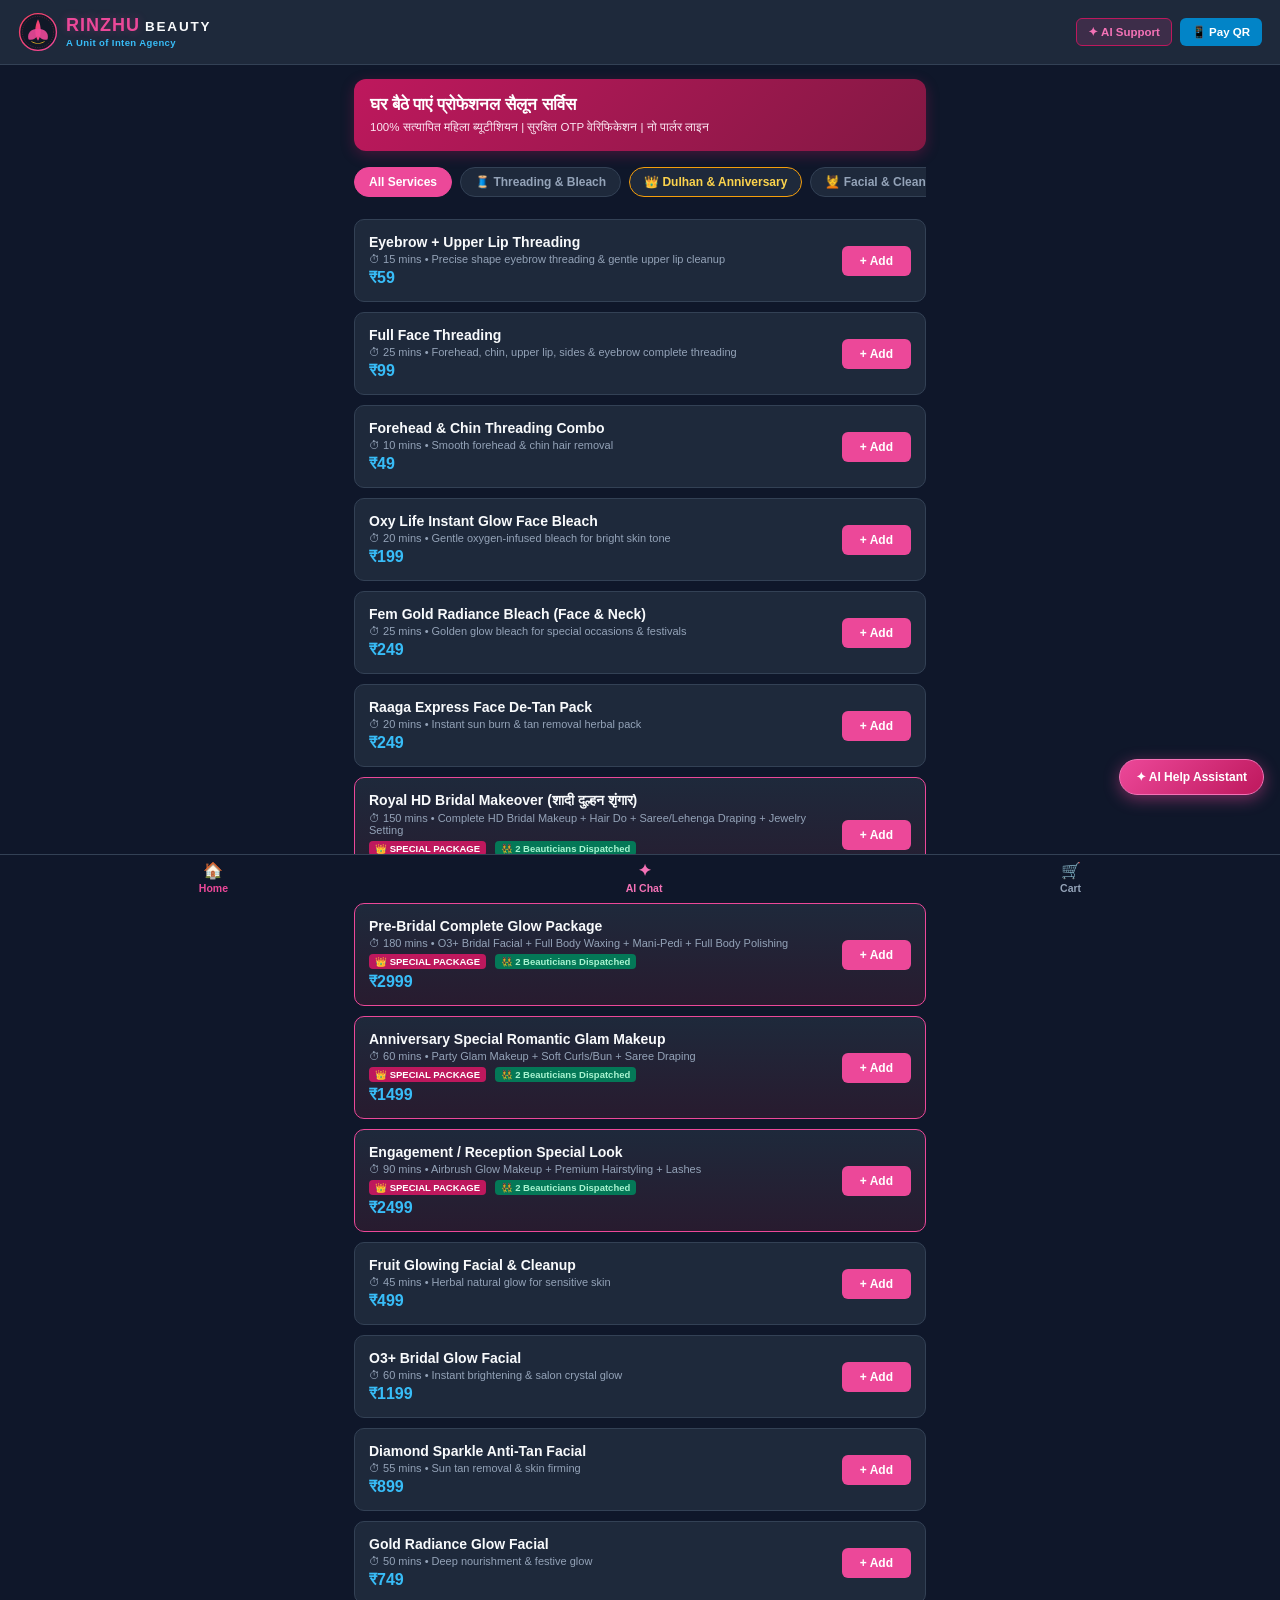
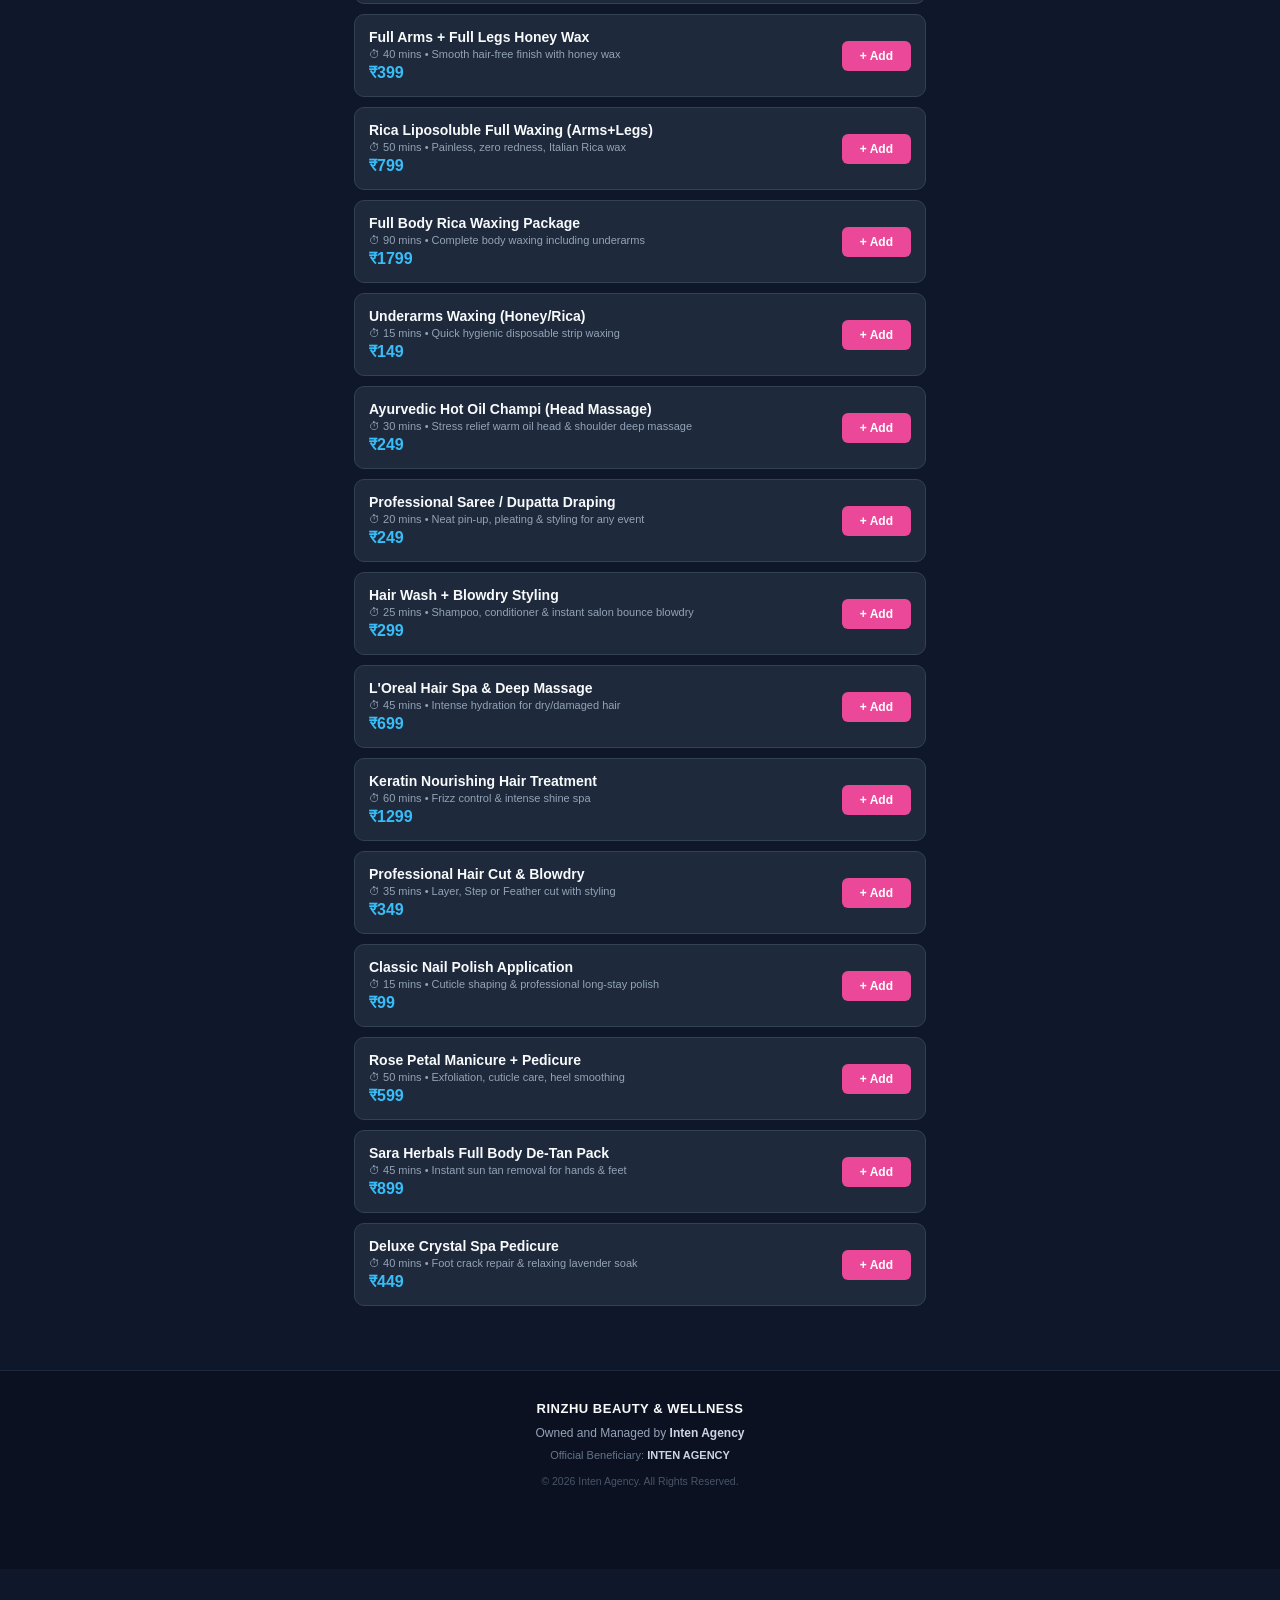
==== index.html @ 7f2a13c2 "Create index.html" ====
<!DOCTYPE html>
<html lang="hi">
<head>
  <meta charset="UTF-8">
  <meta name="viewport" content="width=device-width, initial-scale=1.0">
  <title>Rinzhu Beauty - Doorstep Salon &amp; Bridal Studio</title>
  <style>
    * { margin: 0; padding: 0; box-sizing: border-box; font-family: -apple-system, BlinkMacSystemFont, 'Segoe UI', Roboto, sans-serif; }
    body { background: #0f172a; color: #f8fafc; padding-bottom: 120px; }

    header {
      background: #1e293b;
      padding: 12px 18px;
      position: sticky;
      top: 0;
      z-index: 100;
      display: flex;
      justify-content: space-between;
      align-items: center;
      border-bottom: 1px solid #334155;
    }
    .brand-wrap { display: flex; align-items: center; gap: 8px; text-decoration: none; }
    .header-right { display: flex; align-items: center; gap: 8px; }

    .user-pill {
      background: #064e3b;
      color: #34d399;
      font-size: 11px;
      font-weight: 700;
      padding: 5px 10px;
      border-radius: 20px;
      border: 1px solid #059669;
    }

    .btn-quick-qr {
      background: #0284c7;
      color: #fff;
      border: none;
      padding: 7px 12px;
      border-radius: 6px;
      font-size: 11.5px;
      font-weight: 700;
      cursor: pointer;
      display: flex;
      align-items: center;
      gap: 4px;
      white-space: nowrap;
    }

    /* Header AI Chat Support Link */
    .btn-ai-header {
      background: rgba(236, 72, 153, 0.15);
      color: #f472b6;
      border: 1px solid #be185d;
      padding: 6px 11px;
      border-radius: 6px;
      font-size: 11.5px;
      font-weight: 700;
      text-decoration: none;
      display: flex;
      align-items: center;
      gap: 4px;
      white-space: nowrap;
      transition: all 0.2s;
    }
    .btn-ai-header:hover { background: #be185d; color: #fff; }

    .container { max-width: 600px; margin: 0 auto; padding: 14px; }

    /* Live Rating Banner for Customer */
    #customer-rating-alert {
      display: none;
      background: linear-gradient(135deg, #16a34a, #065f46);
      border: 2px solid #34d399;
      border-radius: 12px;
      padding: 14px 16px;
      margin-bottom: 16px;
      box-shadow: 0 4px 15px rgba(22, 163, 74, 0.4);
      animation: pulseAlert 2s infinite;
    }
    @keyframes pulseAlert {
      0%, 100% { transform: scale(1); }
      50% { transform: scale(1.02); }
    }
    .rating-alert-btn {
      background: #fff;
      color: #065f46;
      border: none;
      padding: 8px 16px;
      border-radius: 6px;
      font-weight: 800;
      font-size: 12px;
      cursor: pointer;
      margin-top: 8px;
      display: inline-block;
      text-decoration: none;
    }

    .hero-banner {
      background: linear-gradient(135deg, #be185d, #831843);
      padding: 16px;
      border-radius: 12px;
      margin-bottom: 16px;
      box-shadow: 0 4px 14px rgba(190, 24, 93, 0.3);
    }
    .hero-banner h2 { font-size: 17px; color: #fff; margin-bottom: 4px; }
    .hero-banner p { font-size: 11.5px; color: #fce7f3; line-height: 1.4; }

    .cat-bar {
      display: flex;
      gap: 8px;
      overflow-x: auto;
      padding-bottom: 8px;
      margin-bottom: 14px;
      scrollbar-width: none;
    }
    .cat-bar::-webkit-scrollbar { display: none; }
    .cat-chip {
      background: #1e293b;
      color: #94a3b8;
      border: 1px solid #334155;
      padding: 7px 14px;
      border-radius: 20px;
      font-size: 12px;
      white-space: nowrap;
      cursor: pointer;
      font-weight: 600;
    }
    .cat-chip.active { background: #ec4899; color: #fff; border-color: #ec4899; }
    .cat-chip.special { border: 1px solid #f59e0b; color: #fcd34d; }
    .cat-chip.special.active { background: #d97706; color: #fff; }

    .service-card {
      background: #1e293b;
      border: 1px solid #334155;
      border-radius: 10px;
      padding: 14px;
      margin-bottom: 10px;
      display: flex;
      justify-content: space-between;
      align-items: center;
    }
    .service-card.highlight {
      border: 1.5px solid #ec4899;
      background: linear-gradient(180deg, #1e293b, #281b2f);
    }
    .service-info h4 { font-size: 14px; color: #f8fafc; margin-bottom: 3px; }
    .service-info span { font-size: 11px; color: #94a3b8; display: block; }
    .service-info .badge-vip {
      display: inline-block;
      background: #be185d;
      color: #fff;
      font-size: 9.5px;
      font-weight: 700;
      padding: 2px 6px;
      border-radius: 4px;
      margin-top: 3px;
    }
    .service-info .badge-two-beautician {
      display: inline-block;
      background: #047857;
      color: #a7f3d0;
      font-size: 9.5px;
      font-weight: 800;
      padding: 2px 6px;
      border-radius: 4px;
      margin-top: 3px;
      margin-left: 4px;
    }
    .service-price { font-size: 16px; font-weight: 800; color: #38bdf8; margin-top: 4px; }
    .btn-add {
      background: #ec4899;
      color: #fff;
      border: none;
      padding: 8px 18px;
      border-radius: 6px;
      font-size: 12px;
      font-weight: 700;
      cursor: pointer;
      transition: background 0.2s;
    }
    .btn-add:hover { background: #be185d; }

    /* Floating Cart Drawer Bar */
    .cart-float {
      position: fixed;
      bottom: 50px;
      left: 0;
      right: 0;
      background: #1e293b;
      border-top: 1px solid #334155;
      padding: 12px 18px;
      display: flex;
      justify-content: space-between;
      align-items: center;
      z-index: 200;
      box-shadow: 0 -4px 15px rgba(0,0,0,0.3);
    }
    .cart-summary { font-size: 12px; }
    .cart-total { font-size: 17px; font-weight: 800; color: #38bdf8; }
    .btn-checkout {
      background: #16a34a;
      color: #fff;
      border: none;
      padding: 10px 20px;
      border-radius: 8px;
      font-weight: 700;
      font-size: 13px;
      cursor: pointer;
    }

    /* Floating AI Chat Button */
    .floating-ai-btn {
      position: fixed;
      bottom: 105px;
      right: 16px;
      background: linear-gradient(135deg, #ec4899, #be185d);
      color: #ffffff;
      padding: 10px 16px;
      border-radius: 30px;
      text-decoration: none;
      font-size: 12px;
      font-weight: 800;
      box-shadow: 0 4px 16px rgba(236, 72, 153, 0.45);
      z-index: 300;
      display: flex;
      align-items: center;
      gap: 6px;
      animation: floatGlow 2.5s infinite ease-in-out;
      border: 1px solid #f472b6;
    }
    @keyframes floatGlow {
      0%, 100% { transform: translateY(0); }
      50% { transform: translateY(-4px); }
    }

    /* Mobile Bottom Navigation Bar */
    .bottom-app-nav {
      position: fixed;
      bottom: 0;
      left: 0;
      width: 100%;
      background: #0f172a;
      border-top: 1px solid #334155;
      display: flex;
      justify-content: space-around;
      padding: 6px 0;
      z-index: 250;
    }
    .app-nav-item {
      display: flex;
      flex-direction: column;
      align-items: center;
      text-decoration: none;
      color: #94a3b8;
      font-size: 10.5px;
      font-weight: 600;
      gap: 2px;
    }
    .app-nav-item.active { color: #ec4899; }
    .app-nav-item.ai-active { color: #f472b6; font-weight: 700; }

    .modal-overlay {
      display: none;
      position: fixed;
      inset: 0;
      background: rgba(0,0,0,0.85);
      z-index: 9999;
      justify-content: center;
      align-items: center;
      padding: 16px;
    }
    .modal-box {
      background: #ffffff;
      color: #0f172a;
      border-radius: 12px;
      max-width: 390px;
      width: 100%;
      padding: 18px;
      text-align: center;
      max-height: 92vh;
      overflow-y: auto;
    }

    .btn-gps {
      background: #0284c7;
      color: #fff;
      border: none;
      padding: 9px 10px;
      border-radius: 6px;
      font-size: 11.5px;
      font-weight: 700;
      cursor: pointer;
      display: flex;
      align-items: center;
      justify-content: center;
      gap: 4px;
    }
    .btn-gps.detected { background: #16a34a !important; }

    .btn-wa {
      background: #25d366;
      color: #fff;
      border: none;
      padding: 9px 10px;
      border-radius: 6px;
      font-size: 11.5px;
      font-weight: 700;
      cursor: pointer;
      display: flex;
      align-items: center;
      justify-content: center;
      gap: 4px;
    }

    .special-demand-notice {
      background: #fef3c7;
      border: 1px solid #f59e0b;
      color: #92400e;
      border-radius: 6px;
      padding: 8px;
      font-size: 11px;
      font-weight: 600;
      margin-bottom: 8px;
      text-align: left;
    }
  </style>
</head>
<body>

  <header>
    <div class="brand-wrap">
      <svg width="40" height="40" viewBox="0 0 100 100" fill="none" xmlns="http://www.w3.org/2000/svg" style="flex-shrink:0;">
        <defs>
          <linearGradient id="glowGrad" x1="0%" y1="0%" x2="100%" y2="100%">
            <stop offset="0%" stop-color="#f43f5e" />
            <stop offset="100%" stop-color="#ec4899" />
          </linearGradient>
        </defs>
        <circle cx="50" cy="50" r="46" fill="#111827" stroke="url(#glowGrad)" stroke-width="3.5"/>
        <circle cx="50" cy="50" r="39" stroke="#f43f5e" stroke-width="1" stroke-dasharray="3 3" opacity="0.6"/>
        <path d="M50 18 C41 36, 41 58, 50 72 C59 58, 59 36, 50 18 Z" fill="url(#glowGrad)"/>
        <path d="M50 42 C34 42, 22 52, 26 68 C34 72, 45 67, 50 58 Z" fill="#ec4899" opacity="0.9"/>
        <path d="M50 42 C66 42, 78 52, 74 68 C66 72, 55 67, 50 58 Z" fill="#ec4899" opacity="0.9"/>
        <path d="M32 72 C44 80, 56 80, 68 72 C63 82, 37 82, 32 72 Z" fill="#fbbf24"/>
      </svg>

      <div style="display:flex; flex-direction:column; justify-content:center;">
        <div style="display:flex; align-items:baseline; gap:5px; line-height:1;">
          <span style="font-size:18px; font-weight:900; color:#ec4899; letter-spacing:1px; text-shadow:0 0 10px rgba(236,72,153,0.3);">RINZHU</span>
          <span style="font-size:13.5px; font-weight:700; color:#f8fafc; letter-spacing:1.8px;">BEAUTY</span>
        </div>
        <span style="font-size:9.5px; font-weight:600; color:#38bdf8; letter-spacing:0.4px; margin-top:3px;">
          A Unit of Inten Agency
        </span>
      </div>
    </div>

    <div class="header-right">
      <div id="verified-customer-pill" class="user-pill" style="display:none; cursor:pointer;" title="Click to Logout"></div>
      
      <a href="help.html" class="btn-ai-header" title="AI Beauty Assistant">
        ✦ AI Support
      </a>

      <button class="btn-quick-qr" onclick="openDirectQR()">📱 Pay QR</button>
    </div>
  </header>

  <div class="container">

    <!-- LIVE RATING NOTIFICATION BANNER -->
    <div id="customer-rating-alert">
      <div style="display:flex; align-items:center; gap:8px;">
        <span style="font-size:24px;">🎉</span>
        <div>
          <b style="font-size:14px; color:#fff;">Service Complete Ho Gayi Hai!</b>
          <div style="font-size:11px; color:#e2e8f0; margin-top:2px;">Aapka anubhav kaisa raha? Kripya beautician ko rating dein.</div>
        </div>
      </div>
      <a id="rating-page-link" href="rating.html" class="rating-alert-btn">⭐ Beautician Ko Rating Dein &rarr;</a>
    </div>

    <div class="hero-banner">
      <h2>घर बैठे पाएं प्रोफेशनल सैलून सर्विस</h2>
      <p>100% सत्यापित महिला ब्यूटीशियन | सुरक्षित OTP वेरिफिकेशन | नो पार्लर लाइन</p>
    </div>

    <div class="cat-bar">
      <div class="cat-chip active" onclick="filterServices('all', this)">All Services</div>
      <div class="cat-chip" onclick="filterServices('threading', this)">🧵 Threading &amp; Bleach</div>
      <div class="cat-chip special" onclick="filterServices('bridal', this)">👑 Dulhan &amp; Anniversary</div>
      <div class="cat-chip" onclick="filterServices('facial', this)">💆 Facial &amp; Cleanup</div>
      <div class="cat-chip" onclick="filterServices('wax', this)">🍯 Waxing</div>
      <div class="cat-chip" onclick="filterServices('hair', this)">💇 Hair &amp; Draping</div>
      <div class="cat-chip" onclick="filterServices('mani', this)">💅 Mani-Pedi &amp; Nails</div>
    </div>

    <div id="services-list"></div>

  </div>

  <footer style="background:#0b1120; color:#64748b; text-align:center; padding:28px 16px 80px; margin-top:40px; font-size:11.5px; border-top:1px solid #1e293b; line-height:1.6;">
    <p style="color:#f8fafc; font-weight:800; font-size:13px; letter-spacing:0.5px; margin-bottom:4px;">
      RINZHU BEAUTY &amp; WELLNESS
    </p>
    <p style="margin-bottom:4px; color:#94a3b8; font-size:12px;">
      Owned and Managed by <b style="color:#cbd5e1;">Inten Agency</b>
    </p>
    <p style="color:#64748b; font-size:11px; margin-bottom:8px;">
      Official Beneficiary: <b style="color:#cbd5e1;">INTEN AGENCY</b>
    </p>
    <div style="font-size:10.5px; color:#475569;">
      <span>&copy; 2026 Inten Agency. All Rights Reserved.</span>
    </div>
  </footer>

  <a href="help.html" class="floating-ai-btn">
    ✦ AI Help Assistant
  </a>

  <div class="bottom-app-nav">
    <a href="index.html" class="app-nav-item active">
      <span style="font-size:16px;">🏠</span>
      <span>Home</span>
    </a>
    <a href="help.html" class="app-nav-item ai-active">
      <span style="font-size:16px;">✦</span>
      <span>AI Chat</span>
    </a>
    <a href="javascript:void(0)" onclick="handleCheckoutClick()" class="app-nav-item">
      <span style="font-size:16px;">🛒</span>
      <span>Cart</span>
    </a>
  </div>

  <div class="cart-float" id="cart-bar" style="display:none;">
    <div class="cart-summary">
      <span id="cart-count">0 Items</span> | Total:
      <div class="cart-total" id="cart-total">₹0</div>
    </div>
    <div style="display:flex; gap:8px;">
      <button onclick="clearCart()" style="background:#475569; color:#fff; border:none; padding:8px 12px; border-radius:6px; font-size:11px; font-weight:700; cursor:pointer;">Clear</button>
      <button class="btn-checkout" onclick="handleCheckoutClick()">Book Services &rarr;</button>
    </div>
  </div>

  <!-- MODAL 1: OTP REGISTRATION -->
  <div id="otp-modal" class="modal-overlay">
    <div class="modal-box">
      <div style="font-size:28px; margin-bottom:4px;">📲</div>
      <div style="font-size:11px; font-weight:700; color:#be185d; text-transform:uppercase;">Customer Security Verification</div>
      <h3 style="margin:4px 0 8px; font-size:16px; color:#0f172a;">Mobile Registration</h3>
      <p style="font-size:11.5px; color:#64748b; margin-bottom:12px;">Doorstep service mangwane ke liye mobile verify karein.</p>

      <div id="otp-step-phone">
        <input type="tel" id="auth-mobile-input" placeholder="10-digit Mobile Number" maxlength="10" style="width:100%; padding:11px; border:1.5px solid #cbd5e1; border-radius:6px; font-size:13px; margin-bottom:10px; text-align:center; font-weight:bold;" />
        <button onclick="requestCustomerOTP()" style="width:100%; background:#0284c7; color:#fff; border:none; padding:11px; border-radius:6px; font-weight:bold; font-size:12.5px; cursor:pointer;">Send OTP Code</button>
      </div>

      <div id="otp-step-verify" style="display:none;">
        <div style="font-size:11.5px; color:#0284c7; margin-bottom:8px;">OTP sent to: <b id="otp-sent-number"></b></div>
        <input type="text" id="auth-otp-input" placeholder="Enter 4-Digit OTP" maxlength="4" style="width:100%; padding:11px; border:1.5px solid #cbd5e1; border-radius:6px; font-size:15px; letter-spacing:4px; margin-bottom:10px; text-align:center; font-weight:bold;" />
        <button onclick="verifyCustomerOTP()" style="width:100%; background:#16a34a; color:#fff; border:none; padding:11px; border-radius:6px; font-weight:bold; font-size:12.5px; cursor:pointer;">Verify &amp; Proceed</button>
      </div>

      <button onclick="closeOtpModal()" style="width:100%; background:transparent; border:none; color:#64748b; padding:8px; margin-top:8px; font-size:11px; cursor:pointer;">Cancel</button>
    </div>
  </div>

  <!-- MODAL 2: UPI PAYMENT -->
  <div id="payment-modal" class="modal-overlay">
    <div class="modal-box">
      <div style="font-size:11px; font-weight:700; color:#be185d; text-transform:uppercase;">Official Payment Gateway</div>
      <h3 style="margin:4px 0 8px; font-size:16px; color:#0f172a;">Pay to Inten Agency</h3>
      
      <div id="bridal-special-notice" class="special-demand-notice" style="display:none;">
        ✨ <b>VIP Special Booking:</b> Is order ke liye aapke ghar <b>2 Expert Beauticians</b> dispatch ki jayengi.
      </div>

      <div style="background:#f8fafc; border:1px solid #e2e8f0; border-radius:8px; padding:10px; margin-bottom:10px; text-align:left;">
        <div style="font-size:11px; color:#64748b;">Merchant Beneficiary:</div>
        <div style="font-size:13px; font-weight:800; color:#0f172a;">INTEN AGENCY (Rinzhu Beauty)</div>
        <div style="font-size:11px; color:#0284c7; margin-top:2px;">UPI ID: <span id="display-upi-id">intenagency@upi</span></div>
        <div style="font-size:12px; color:#16a34a; margin-top:2px; font-weight:bold;">Payable Amount: <span id="modal-pay-amount">₹0</span></div>
      </div>

      <div style="margin:8px auto; width:155px; height:155px; background:#fff; padding:6px; border:2px dashed #cbd5e1; border-radius:8px; display:flex; align-items:center; justify-content:center;">
        <img id="upi-qr-img" src="" alt="Inten Agency UPI QR" style="width:100%; height:100%; object-fit:contain;">
      </div>

      <p style="font-size:11px; color:#64748b; margin-bottom:8px;">GPay, PhonePe, Paytm ya kisi bhi UPI app se scan karein.</p>

      <input type="text" id="cust-phone-input" readonly style="width:100%; padding:9px; border:1.5px solid #cbd5e1; border-radius:6px; font-size:12px; margin-bottom:6px; text-align:center; background:#f1f5f9; font-weight:bold;" />
      
      <div style="display:flex; gap:6px; margin-bottom:6px;">
        <button type="button" id="btn-get-location" class="btn-gps" onclick="fetchLiveLocation()" style="flex:1;">
          📍 GPS Auto-Detect
        </button>
        <button type="button" class="btn-wa" onclick="shareOnWhatsApp()" style="flex:1;">
          💬 WhatsApp Location
        </button>
      </div>
      <input type="hidden" id="cust-gps-link" value="" />
      <input type="hidden" id="cust-lat" value="" />
      <input type="hidden" id="cust-lng" value="" />

      <input type="text" id="cust-address-input" placeholder="Ghar / Makan No / Landmark (Manual Address)" style="width:100%; padding:9px; border:1.5px solid #cbd5e1; border-radius:6px; font-size:12px; margin-bottom:6px; text-align:center;" />
      <input type="text" id="txn-utr-input" placeholder="12-digit UTR No. (Optional / Agar Pay Kiya)" style="width:100%; padding:9px; border:1.5px solid #cbd5e1; border-radius:6px; font-size:12px; margin-bottom:10px; text-align:center;" />

      <div style="display:flex; gap:8px;">
        <button onclick="closePaymentModal()" style="flex:1; background:#e2e8f0; border:none; padding:10px; border-radius:6px; font-weight:bold; font-size:12px; cursor:pointer;">Cancel</button>
        <button onclick="submitUpiPayment()" style="flex:1; background:#16a34a; color:#fff; border:none; padding:10px; border-radius:6px; font-weight:bold; font-size:12px; cursor:pointer;">Verify &amp; Book</button>
      </div>
    </div>
  </div>

  <script>
    const INTEN_UPI_ID = "intenagency@upi";
    const INTEN_MERCHANT_NAME = "Inten Agency";
    const BUSINESS_WHATSAPP = "919876543210";

    let generatedOtp = null;
    let pendingOtpPhone = "";

    const services = [
      { id: 201, cat: 'threading', name: 'Eyebrow + Upper Lip Threading', time: '15 mins', price: 59, desc: 'Precise shape eyebrow threading & gentle upper lip cleanup' },
      { id: 202, cat: 'threading', name: 'Full Face Threading', time: '25 mins', price: 99, desc: 'Forehead, chin, upper lip, sides & eyebrow complete threading' },
      { id: 203, cat: 'threading', name: 'Forehead & Chin Threading Combo', time: '10 mins', price: 49, desc: 'Smooth forehead & chin hair removal' },
      { id: 204, cat: 'threading', name: 'Oxy Life Instant Glow Face Bleach', time: '20 mins', price: 199, desc: 'Gentle oxygen-infused bleach for bright skin tone' },
      { id: 205, cat: 'threading', name: 'Fem Gold Radiance Bleach (Face & Neck)', time: '25 mins', price: 249, desc: 'Golden glow bleach for special occasions & festivals' },
      { id: 206, cat: 'threading', name: 'Raaga Express Face De-Tan Pack', time: '20 mins', price: 249, desc: 'Instant sun burn & tan removal herbal pack' },
      { id: 101, cat: 'bridal', vip: true, twoStaff: true, name: 'Royal HD Bridal Makeover (शादी दुल्हन शृंगार)', time: '150 mins', price: 4999, desc: 'Complete HD Bridal Makeup + Hair Do + Saree/Lehenga Draping + Jewelry Setting' },
      { id: 102, cat: 'bridal', vip: true, twoStaff: true, name: 'Pre-Bridal Complete Glow Package', time: '180 mins', price: 2999, desc: 'O3+ Bridal Facial + Full Body Waxing + Mani-Pedi + Full Body Polishing' },
      { id: 103, cat: 'bridal', vip: true, twoStaff: true, name: 'Anniversary Special Romantic Glam Makeup', time: '60 mins', price: 1499, desc: 'Party Glam Makeup + Soft Curls/Bun + Saree Draping' },
      { id: 104, cat: 'bridal', vip: true, twoStaff: true, name: 'Engagement / Reception Special Look', time: '90 mins', price: 2499, desc: 'Airbrush Glow Makeup + Premium Hairstyling + Lashes' },
      { id: 1, cat: 'facial', name: 'Fruit Glowing Facial & Cleanup', time: '45 mins', price: 499, desc: 'Herbal natural glow for sensitive skin' },
      { id: 2, cat: 'facial', name: 'O3+ Bridal Glow Facial', time: '60 mins', price: 1199, desc: 'Instant brightening & salon crystal glow' },
      { id: 3, cat: 'facial', name: 'Diamond Sparkle Anti-Tan Facial', time: '55 mins', price: 899, desc: 'Sun tan removal & skin firming' },
      { id: 4, cat: 'facial', name: 'Gold Radiance Glow Facial', time: '50 mins', price: 749, desc: 'Deep nourishment & festive glow' },
      { id: 5, cat: 'wax', name: 'Full Arms + Full Legs Honey Wax', time: '40 mins', price: 399, desc: 'Smooth hair-free finish with honey wax' },
      { id: 6, cat: 'wax', name: 'Rica Liposoluble Full Waxing (Arms+Legs)', time: '50 mins', price: 799, desc: 'Painless, zero redness, Italian Rica wax' },
      { id: 7, cat: 'wax', name: 'Full Body Rica Waxing Package', time: '90 mins', price: 1799, desc: 'Complete body waxing including underarms' },
      { id: 8, cat: 'wax', name: 'Underarms Waxing (Honey/Rica)', time: '15 mins', price: 149, desc: 'Quick hygienic disposable strip waxing' },
      { id: 207, cat: 'hair', name: 'Ayurvedic Hot Oil Champi (Head Massage)', time: '30 mins', price: 249, desc: 'Stress relief warm oil head & shoulder deep massage' },
      { id: 208, cat: 'hair', name: 'Professional Saree / Dupatta Draping', time: '20 mins', price: 249, desc: 'Neat pin-up, pleating & styling for any event' },
      { id: 209, cat: 'hair', name: 'Hair Wash + Blowdry Styling', time: '25 mins', price: 299, desc: 'Shampoo, conditioner & instant salon bounce blowdry' },
      { id: 9, cat: 'hair', name: 'L\'Oreal Hair Spa & Deep Massage', time: '45 mins', price: 699, desc: 'Intense hydration for dry/damaged hair' },
      { id: 10, cat: 'hair', name: 'Keratin Nourishing Hair Treatment', time: '60 mins', price: 1299, desc: 'Frizz control & intense shine spa' },
      { id: 11, cat: 'hair', name: 'Professional Hair Cut & Blowdry', time: '35 mins', price: 349, desc: 'Layer, Step or Feather cut with styling' },
      { id: 210, cat: 'mani', name: 'Classic Nail Polish Application', time: '15 mins', price: 99, desc: 'Cuticle shaping & professional long-stay polish' },
      { id: 12, cat: 'mani', name: 'Rose Petal Manicure + Pedicure', time: '50 mins', price: 599, desc: 'Exfoliation, cuticle care, heel smoothing' },
      { id: 13, cat: 'mani', name: 'Sara Herbals Full Body De-Tan Pack', time: '45 mins', price: 899, desc: 'Instant sun tan removal for hands & feet' },
      { id: 14, cat: 'mani', name: 'Deluxe Crystal Spa Pedicure', time: '40 mins', price: 449, desc: 'Foot crack repair & relaxing lavender soak' }
    ];

    let cart = [];

    function checkCompletedOrderAlert() {
      const verifiedPhone = localStorage.getItem('rinzhu_verified_customer');
      if (!verifiedPhone) return;

      const orders = JSON.parse(localStorage.getItem('rinzhu_orders')) || [];
      const completedOrder = orders.find(o => o.customerPhone === verifiedPhone && o.status === 'Completed' && !o.isRated);

      const alertBox = document.getElementById('customer-rating-alert');
      if (completedOrder) {
        alertBox.style.display = 'block';
        document.getElementById('rating-page-link').href = `rating.html?orderId=${completedOrder.id}`;
      } else {
        alertBox.style.display = 'none';
      }
    }

    function isCustomerBlocked(phone) {
      const blockedList = JSON.parse(localStorage.getItem('rinzhu_blocked_customers')) || [];
      return blockedList.includes(phone);
    }

    function updateCustomerBadge() {
      const verifiedPhone = localStorage.getItem('rinzhu_verified_customer');
      const pill = document.getElementById('verified-customer-pill');
      if (verifiedPhone) {
        pill.style.display = 'block';
        pill.innerText = `👤 +91 ${verifiedPhone}`;
        pill.onclick = function() {
          if (confirm("Kya aap apna mobile number switch ya remove karna chahte hain?")) {
            localStorage.removeItem('rinzhu_verified_customer');
            updateCustomerBadge();
            checkCompletedOrderAlert();
          }
        };
      } else {
        pill.style.display = 'none';
      }
    }

    function getDistanceInKm(lat1, lon1, lat2, lon2) {
      const R = 6371;
      const dLat = (lat2 - lat1) * (Math.PI / 180);
      const dLon = (lon2 - lon1) * (Math.PI / 180);
      const a = Math.sin(dLat / 2) * Math.sin(dLat / 2) +
                Math.cos(lat1 * (Math.PI / 180)) * Math.cos(lat2 * (Math.PI / 180)) * 
                Math.sin(dLon / 2) * Math.sin(dLon / 2);
      const c = 2 * Math.atan2(Math.sqrt(a), Math.sqrt(1 - a));
      return R * c;
    }

    function dispatchToNearbyBeauticians(order, custLat, custLng) {
      const partners = JSON.parse(localStorage.getItem('rinzhu_beauticians')) || [];
      const approved = partners.filter(p => p.status === 'Approved');

      let targetBeauticians = [];
      if (custLat !== null && custLng !== null && !isNaN(custLat) && !isNaN(custLng)) {
        targetBeauticians = approved.filter(b => {
          if (!b.lat || !b.lng) return true;
          const d = getDistanceInKm(custLat, custLng, b.lat, b.lng);
          b.tempDist = d.toFixed(1);
          return d <= 10.0;
        });
      } else {
        targetBeauticians = approved;
      }

      if (targetBeauticians.length > 0) {
        const top = targetBeauticians[0];
        const distInfo = top.tempDist ? `(${top.tempDist} KM Door)` : '';
        const msg = `🌸 *RINZHU BEAUTY - NEW 10 KM JOB ALERT* ${distInfo}\n\n` +
                    `🆔 *Order:* ${order.id}\n` +
                    `💆 *Services:* ${order.services}\n` +
                    `💰 *Aapka Payout (80%):* ₹${Math.round(order.serviceBill * 0.80)}\n` +
                    `👥 *Staff:* ${order.staffRequired}\n` +
                    `📍 *Address:* ${order.deliveryAddress}\n\n` +
                    `👉 *Accept Karne Ke Liye Beautician Portal Kholein!*`;

        window.open(`https://wa.me/91${top.phone}?text=${encodeURIComponent(msg)}`, '_blank');
      }
    }

    function renderServices(filter = 'all') {
      const container = document.getElementById('services-list');
      const filtered = filter === 'all' ? services : services.filter(s => s.cat === filter);

      container.innerHTML = filtered.map(s => `
        <div class="service-card ${s.vip ? 'highlight' : ''}">
          <div class="service-info" style="flex:1; padding-right:10px;">
            <h4>${s.name}</h4>
            <span>⏱ ${s.time} • ${s.desc || ''}</span>
            <div style="margin-top:2px;">
              ${s.vip ? '<span class="badge-vip">👑 SPECIAL PACKAGE</span>' : ''}
              ${s.twoStaff ? '<span class="badge-two-beautician">👯 2 Beauticians Dispatched</span>' : ''}
            </div>
            <div class="service-price">₹${s.price}</div>
          </div>
          <button class="btn-add" onclick="addToCart(${s.id})">+ Add</button>
        </div>
      `).join('');
    }

    function filterServices(cat, el) {
      document.querySelectorAll('.cat-chip').forEach(c => c.classList.remove('active'));
      el.classList.add('active');
      renderServices(cat);
    }

    function addToCart(id) {
      const item = services.find(s => s.id === id);
      if (item) {
        cart.push(item);
        updateCartUI();
      }
    }

    function clearCart() {
      cart = [];
      updateCartUI();
    }

    function calculateCartTotal() {
      let subtotal = cart.reduce((sum, item) => sum + item.price, 0);
      let discount = 0;
      if (cart.length === 2) discount = subtotal * 0.05;
      else if (cart.length >= 3) discount = subtotal * 0.10;
      return Math.round(subtotal - discount);
    }

    function updateCartUI() {
      const bar = document.getElementById('cart-bar');
      if (cart.length === 0) {
        bar.style.display = 'none';
        return;
      }
      bar.style.display = 'flex';
      document.getElementById('cart-count').innerText = `${cart.length} Services Selected`;
      document.getElementById('cart-total').innerText = `₹${calculateCartTotal()}`;
    }

    function handleCheckoutClick() {
      if (cart.length === 0) {
        alert("Kripya pehle kam se kam ek service select karein!");
        return;
      }
      const verifiedPhone = localStorage.getItem('rinzhu_verified_customer');
      if (!verifiedPhone) {
        openOtpModal();
      } else {
        if (isCustomerBlocked(verifiedPhone)) {
          alert("⛔ Aapka account suspicious activity ke karan BLOCK kar diya gaya hai. Kripya customer care se sampark karein.");
          return;
        }
        openPaymentModalWithPhone(verifiedPhone);
      }
    }

    function openOtpModal() {
      document.getElementById('otp-step-phone').style.display = 'block';
      document.getElementById('otp-step-verify').style.display = 'none';
      document.getElementById('auth-mobile-input').value = '';
      document.getElementById('auth-otp-input').value = '';
      document.getElementById('otp-modal').style.display = 'flex';
    }

    function closeOtpModal() {
      document.getElementById('otp-modal').style.display = 'none';
    }

    function requestCustomerOTP() {
      const phone = document.getElementById('auth-mobile-input').value.trim();
      if (phone.length < 10 || isNaN(phone)) {
        alert("Kripya sahi 10-digit mobile number darj karein!");
        return;
      }
      if (isCustomerBlocked(phone)) {
        alert("⛔ Yeh mobile number Inten Agency dwara BLOCK kar diya gaya hai. Aap booking nahi kar sakte.");
        closeOtpModal();
        return;
      }

      pendingOtpPhone = phone;
      generatedOtp = Math.floor(1000 + Math.random() * 9000).toString();

      document.getElementById('otp-sent-number').innerText = `+91 ${phone}`;
      document.getElementById('otp-step-phone').style.display = 'none';
      document.getElementById('otp-step-verify').style.display = 'block';

      alert(`🔐 Rinzhu Beauty Security OTP:\nAapka verification code hai: [ ${generatedOtp} ]`);
    }

    function verifyCustomerOTP() {
      const enteredOtp = document.getElementById('auth-otp-input').value.trim();
      if (enteredOtp === generatedOtp) {
        localStorage.setItem('rinzhu_verified_customer', pendingOtpPhone);
        updateCustomerBadge();
        closeOtpModal();
        alert("✔ Mobile Registration Safal! Ab aap booking complete kar sakte hain.");
        openPaymentModalWithPhone(pendingOtpPhone);
      } else {
        alert("Galat OTP code! Kripya dobara check karein.");
      }
    }

    function openDirectQR() {
      if (cart.length === 0) {
        openPaymentModalWithPhone(localStorage.getItem('rinzhu_verified_customer') || "9999999999");
      } else {
        handleCheckoutClick();
      }
    }

    function openPaymentModalWithPhone(phone) {
      const amount = calculateCartTotal() || 299;
      const upiUrl = `upi://pay?pa=${encodeURIComponent(INTEN_UPI_ID)}&pn=${encodeURIComponent(INTEN_MERCHANT_NAME)}&am=${amount}&cu=INR`;
      const qrApiUrl = `https://api.qrserver.com/v1/create-qr-code/?size=155x155&data=${encodeURIComponent(upiUrl)}`;

      document.getElementById('display-upi-id').innerText = INTEN_UPI_ID;
      document.getElementById('modal-pay-amount').innerText = `₹${amount}`;
      document.getElementById('upi-qr-img').src = qrApiUrl;
      document.getElementById('cust-phone-input').value = phone;

      const hasTwoStaffService = cart.some(item => item.twoStaff);
      document.getElementById('bridal-special-notice').style.display = hasTwoStaffService ? 'block' : 'none';

      document.getElementById('payment-modal').style.display = 'flex';
    }

    function closePaymentModal() {
      document.getElementById('payment-modal').style.display = 'none';
    }

    function fetchLiveLocation() {
      const btn = document.getElementById('btn-get-location');
      if (!navigator.geolocation) {
        document.getElementById('cust-address-input').focus();
        btn.innerText = "✍ Address Likhein";
        return;
      }

      btn.innerText = "⏳ Detecting GPS...";
      btn.style.background = "#eab308";

      navigator.geolocation.getCurrentPosition(
        (pos) => {
          const lat = pos.coords.latitude.toFixed(6);
          const lng = pos.coords.longitude.toFixed(6);
          document.getElementById('cust-gps-link').value = `https://maps.google.com/?q=${lat},${lng}`;
          document.getElementById('cust-lat').value = lat;
          document.getElementById('cust-lng').value = lng;
          btn.innerText = `✔ GPS Locked`;
          btn.className = "btn-gps detected";
          btn.style.background = "#16a34a";
        },
        () => {
          btn.innerText = "📍 GPS Blocked";
          btn.style.background = "#475569";
          document.getElementById('cust-address-input').focus();
        },
        { enableHighAccuracy: true, timeout: 8000, maximumAge: 0 }
      );
    }

    function shareOnWhatsApp() {
      const phone = document.getElementById('cust-phone-input').value.trim();
      const totalAmount = calculateCartTotal() || 299;
      const items = cart.length > 0 ? cart.map(c => c.name).join(", ") : "Custom Booking";
      const hasSpecial = cart.some(c => c.twoStaff);

      const msg = `🌸 *New Salon Order - Rinzhu Beauty (Inten Agency)*\n\n` +
                  `📱 *Customer Phone:* +91 ${phone}\n` +
                  `💆 *Services:* ${items}\n` +
                  `👯 *Staff Required:* ${hasSpecial ? '2 Expert Beauticians' : '1 Verified Beautician'}\n` +
                  `💰 *Payable:* ₹${totalAmount}\n\n` +
                  `📍 *Note:* Main apni Google Live Location WhatsApp par share kar rahi hoon.`;

      window.open(`https://wa.me/${BUSINESS_WHATSAPP}?text=${encodeURIComponent(msg)}`, '_blank');
    }

    function submitUpiPayment() {
      const phone = document.getElementById('cust-phone-input').value.trim();
      const address = document.getElementById('cust-address-input').value.trim();
      const gpsLink = document.getElementById('cust-gps-link').value;
      const latVal = document.getElementById('cust-lat').value;
      const lngVal = document.getElementById('cust-lng').value;
      
      const custLat = latVal !== "" ? parseFloat(latVal) : null;
      const custLng = lngVal !== "" ? parseFloat(lngVal) : null;
      const utr = document.getElementById('txn-utr-input').value.trim();

      if (isCustomerBlocked(phone)) {
        alert("⛔ Yeh number block hai. Booking execute nahi ho sakti.");
        return;
      }
      if (address.length < 4 && !gpsLink) {
        alert("Kripya apna address likhein ya GPS button use karein!");
        return;
      }

      const totalAmount = calculateCartTotal() || 299;
      const hasTwoStaffService = cart.some(item => item.twoStaff);

      const existingOrders = JSON.parse(localStorage.getItem('rinzhu_orders')) || [];
      const newOrder = {
        id: "RB-" + Math.floor(100000 + Math.random() * 900000),
        customerPhone: phone,
        deliveryAddress: address || "GPS Location Shared",
        googleMapsLocation: gpsLink || "Shared via WhatsApp",
        custLat: custLat,
        custLng: custLng,
        services: cart.length > 0 ? cart.map(c => c.name).join(", ") : "Custom Booking",
        staffRequired: hasTwoStaffService ? "2 Beauticians (Special Demand)" : "1 Beautician",
        serviceBill: totalAmount,
        utr: utr || "Pending / COD",
        beneficiary: "Inten Agency",
        status: "Pending",
        timestamp: new Date().toLocaleString()
      };

      existingOrders.push(newOrder);
      localStorage.setItem('rinzhu_orders', JSON.stringify(existingOrders));

      dispatchToNearbyBeauticians(newOrder, custLat, custLng);

      const alertMsg = hasTwoStaffService
        ? "Special Booking Received! 2 Expert Beauticians dispatch ki ja rahi hain."
        : "Booking Receive ho gayi hai! 10 KM ke daayre me sthit verified beautician ko WhatsApp alert bhej diya gaya hai.";

      alert(alertMsg);
      
      cart = [];
      document.getElementById('cust-address-input').value = "";
      document.getElementById('cust-gps-link').value = "";
      document.getElementById('cust-lat').value = "";
      document.getElementById('cust-lng').value = "";
      document.getElementById('txn-utr-input').value = "";
      
      const btn = document.getElementById('btn-get-location');
      btn.innerText = "📍 GPS Auto-Detect";
      btn.className = "btn-gps";
      btn.style.background = "#0284c7";

      updateCartUI();
      closePaymentModal();
    }

    renderServices('all');
    updateCustomerBadge();
    checkCompletedOrderAlert();
    setInterval(checkCompletedOrderAlert, 3000);
  </script>
</body>
</html>
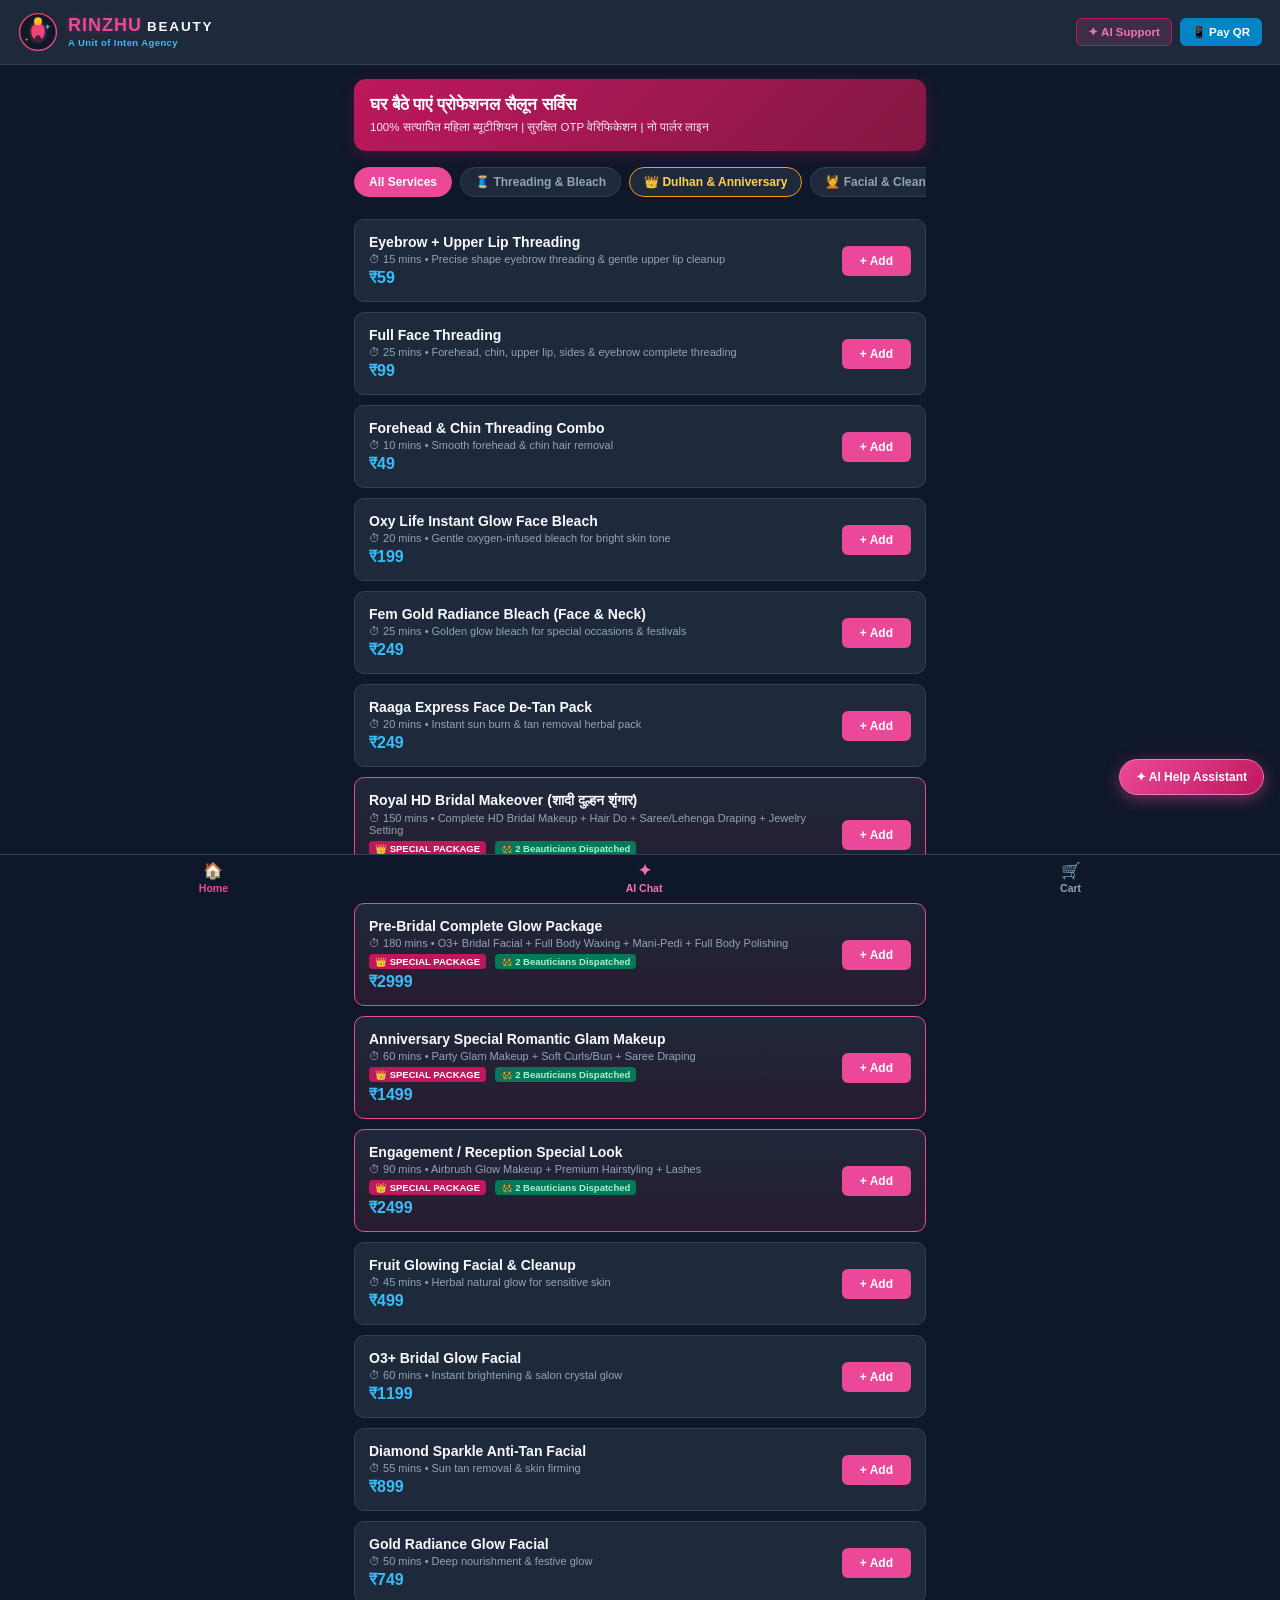
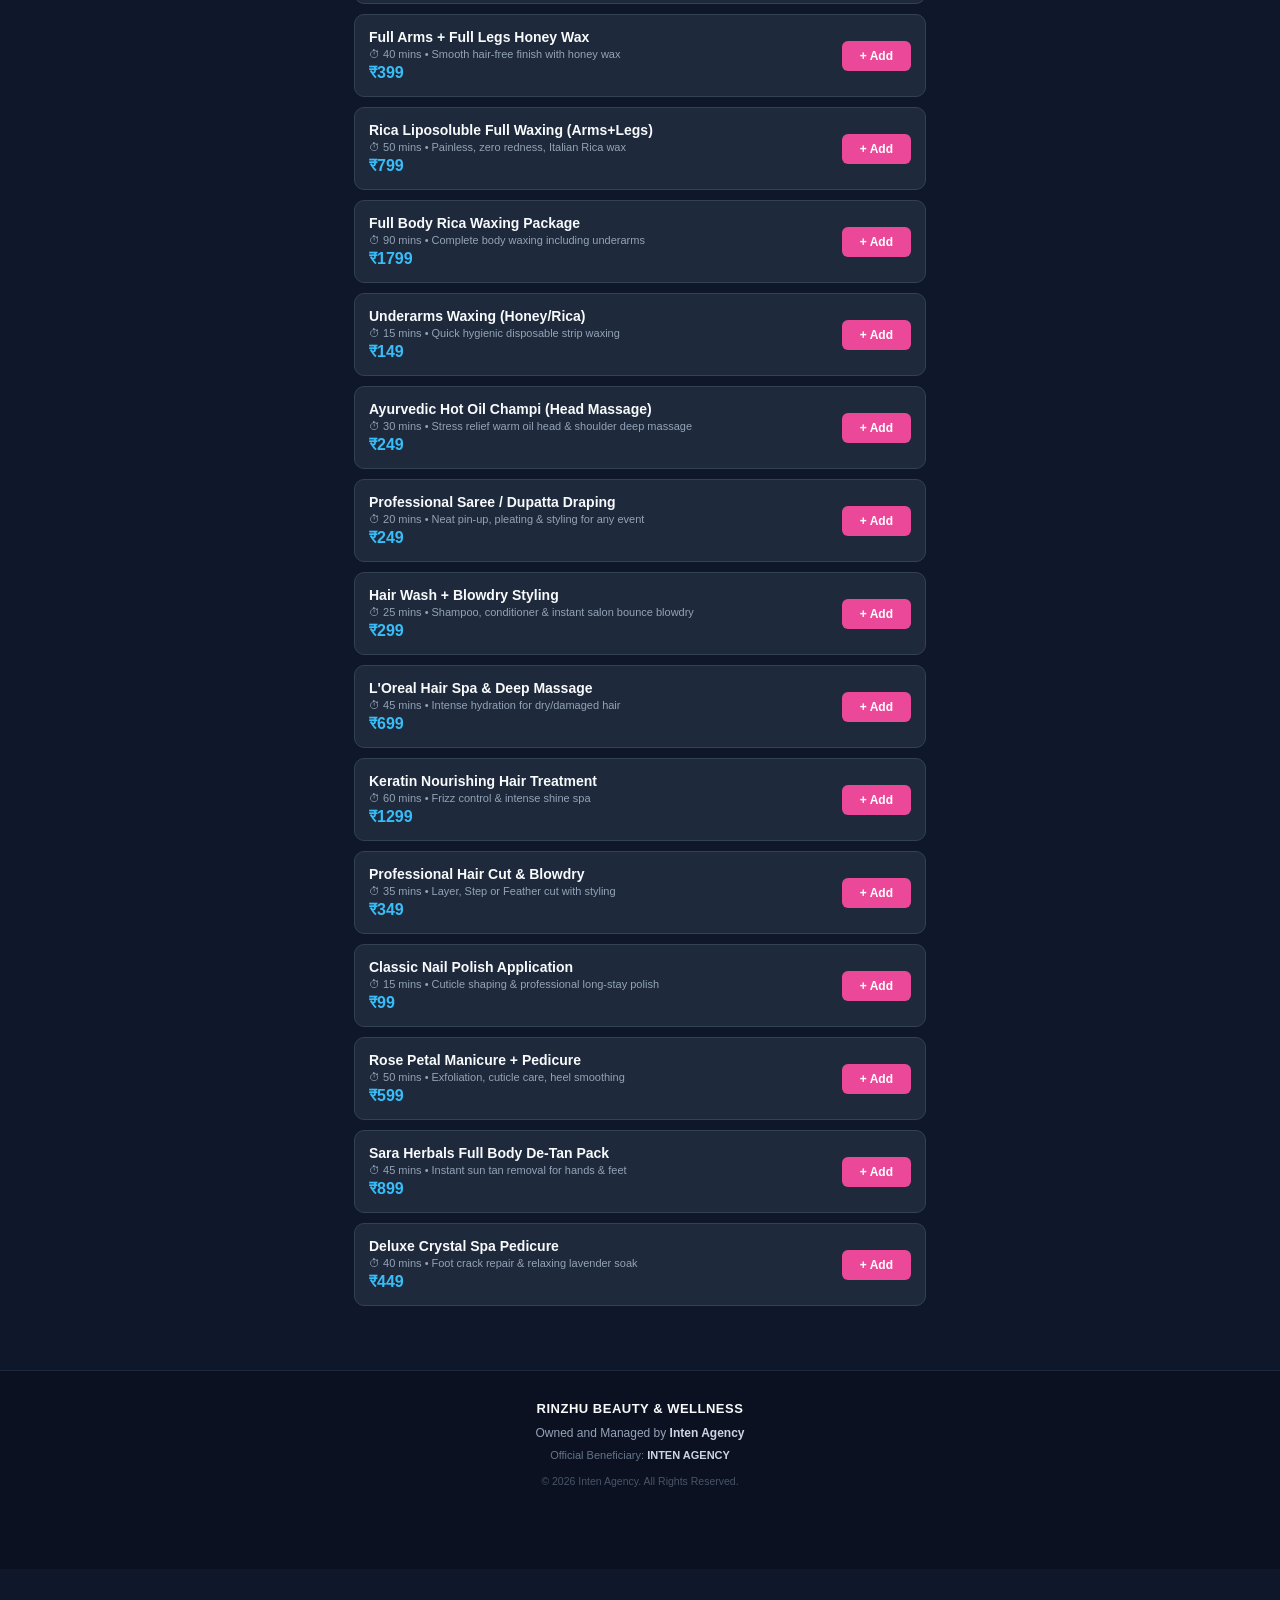
==== commit b46a7bb2: "Update index.html" ====
--- a/index.html
+++ b/index.html
@@ -3,6 +3,8 @@
 <head>
   <meta charset="UTF-8">
   <meta name="viewport" content="width=device-width, initial-scale=1.0">
+  <link rel="manifest" href="manifest.json">
+  <meta name="theme-color" content="#ec4899">
   <title>Rinzhu Beauty - Doorstep Salon &amp; Bridal Studio</title>
   <style>
     * { margin: 0; padding: 0; box-sizing: border-box; font-family: -apple-system, BlinkMacSystemFont, 'Segoe UI', Roboto, sans-serif; }
@@ -19,7 +21,7 @@
       align-items: center;
       border-bottom: 1px solid #334155;
     }
-    .brand-wrap { display: flex; align-items: center; gap: 8px; text-decoration: none; }
+    .brand-wrap { display: flex; align-items: center; gap: 10px; text-decoration: none; }
     .header-right { display: flex; align-items: center; gap: 8px; }
 
     .user-pill {
@@ -47,7 +49,6 @@
       white-space: nowrap;
     }
 
-    /* Header AI Chat Support Link */
     .btn-ai-header {
       background: rgba(236, 72, 153, 0.15);
       color: #f472b6;
@@ -67,7 +68,6 @@
 
     .container { max-width: 600px; margin: 0 auto; padding: 14px; }
 
-    /* Live Rating Banner for Customer */
     #customer-rating-alert {
       display: none;
       background: linear-gradient(135deg, #16a34a, #065f46);
@@ -181,7 +181,6 @@
     }
     .btn-add:hover { background: #be185d; }
 
-    /* Floating Cart Drawer Bar */
     .cart-float {
       position: fixed;
       bottom: 50px;
@@ -209,7 +208,6 @@
       cursor: pointer;
     }
 
-    /* Floating AI Chat Button */
     .floating-ai-btn {
       position: fixed;
       bottom: 105px;
@@ -234,7 +232,6 @@
       50% { transform: translateY(-4px); }
     }
 
-    /* Mobile Bottom Navigation Bar */
     .bottom-app-nav {
       position: fixed;
       bottom: 0;
@@ -330,19 +327,20 @@
 
   <header>
     <div class="brand-wrap">
+      <!-- सुंदर महिला/सैलून ब्यूटीशियन वाला नया SVG लोगो -->
       <svg width="40" height="40" viewBox="0 0 100 100" fill="none" xmlns="http://www.w3.org/2000/svg" style="flex-shrink:0;">
         <defs>
-          <linearGradient id="glowGrad" x1="0%" y1="0%" x2="100%" y2="100%">
+          <linearGradient id="girlGlow" x1="0%" y1="0%" x2="100%" y2="100%">
             <stop offset="0%" stop-color="#f43f5e" />
             <stop offset="100%" stop-color="#ec4899" />
           </linearGradient>
         </defs>
-        <circle cx="50" cy="50" r="46" fill="#111827" stroke="url(#glowGrad)" stroke-width="3.5"/>
-        <circle cx="50" cy="50" r="39" stroke="#f43f5e" stroke-width="1" stroke-dasharray="3 3" opacity="0.6"/>
-        <path d="M50 18 C41 36, 41 58, 50 72 C59 58, 59 36, 50 18 Z" fill="url(#glowGrad)"/>
-        <path d="M50 42 C34 42, 22 52, 26 68 C34 72, 45 67, 50 58 Z" fill="#ec4899" opacity="0.9"/>
-        <path d="M50 42 C66 42, 78 52, 74 68 C66 72, 55 67, 50 58 Z" fill="#ec4899" opacity="0.9"/>
-        <path d="M32 72 C44 80, 56 80, 68 72 C63 82, 37 82, 32 72 Z" fill="#fbbf24"/>
+        <circle cx="50" cy="50" r="46" fill="#111827" stroke="url(#girlGlow)" stroke-width="3.5"/>
+        <path d="M50 22 C35 22, 28 35, 28 50 C28 65, 36 78, 50 78 C64 78, 72 65, 72 50 C72 35, 65 22, 50 22 Z" fill="url(#girlGlow)" opacity="0.2"/>
+        <path d="M50 28 C40 28, 33 36, 33 48 C33 55, 36 62, 41 68 C43 62, 46 58, 50 58 C54 58, 57 62, 59 68 C64 62, 67 55, 67 48 C67 36, 60 28, 50 28 Z" fill="url(#girlGlow)"/>
+        <circle cx="50" cy="23" r="10" fill="#fbbf24"/>
+        <path d="M74 30 L76 35 L81 37 L76 39 L74 44 L72 39 L67 37 L72 35 Z" fill="#38bdf8"/>
+        <path d="M22 65 L23 68 L26 69 L23 70 L22 73 L21 70 L18 69 L21 68 Z" fill="#fbbf24"/>
       </svg>
 
       <div style="display:flex; flex-direction:column; justify-content:center;">
@@ -369,7 +367,6 @@
 
   <div class="container">
 
-    <!-- LIVE RATING NOTIFICATION BANNER -->
     <div id="customer-rating-alert">
       <div style="display:flex; align-items:center; gap:8px;">
         <span style="font-size:24px;">🎉</span>
@@ -838,7 +835,7 @@
       const phone = document.getElementById('cust-phone-input').value.trim();
       const address = document.getElementById('cust-address-input').value.trim();
       const gpsLink = document.getElementById('cust-gps-link').value;
-      const latVal = document.getElementById('cust-lat').value;
+      const latVal = document.getElementById('cust-lat.value') || document.getElementById('cust-lat').value;
       const lngVal = document.getElementById('cust-lng').value;
       
       const custLat = latVal !== "" ? parseFloat(latVal) : null;
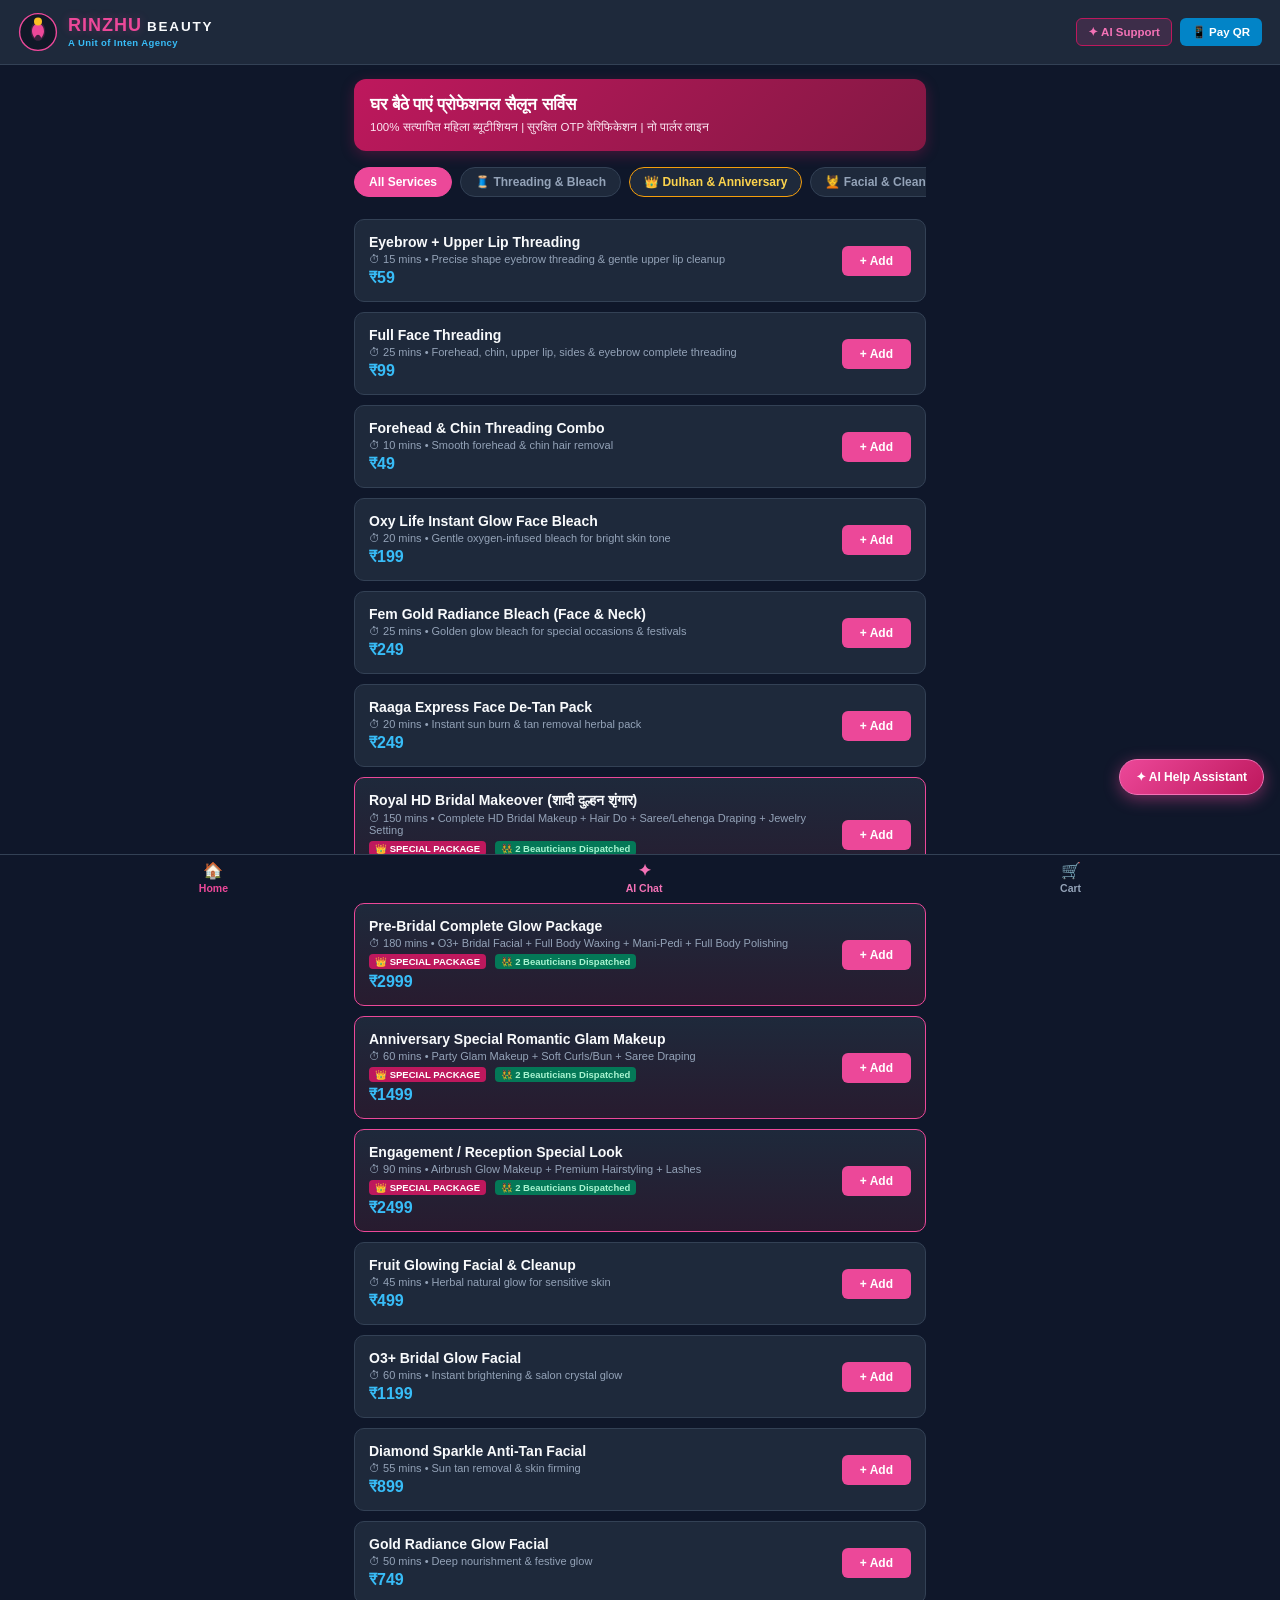
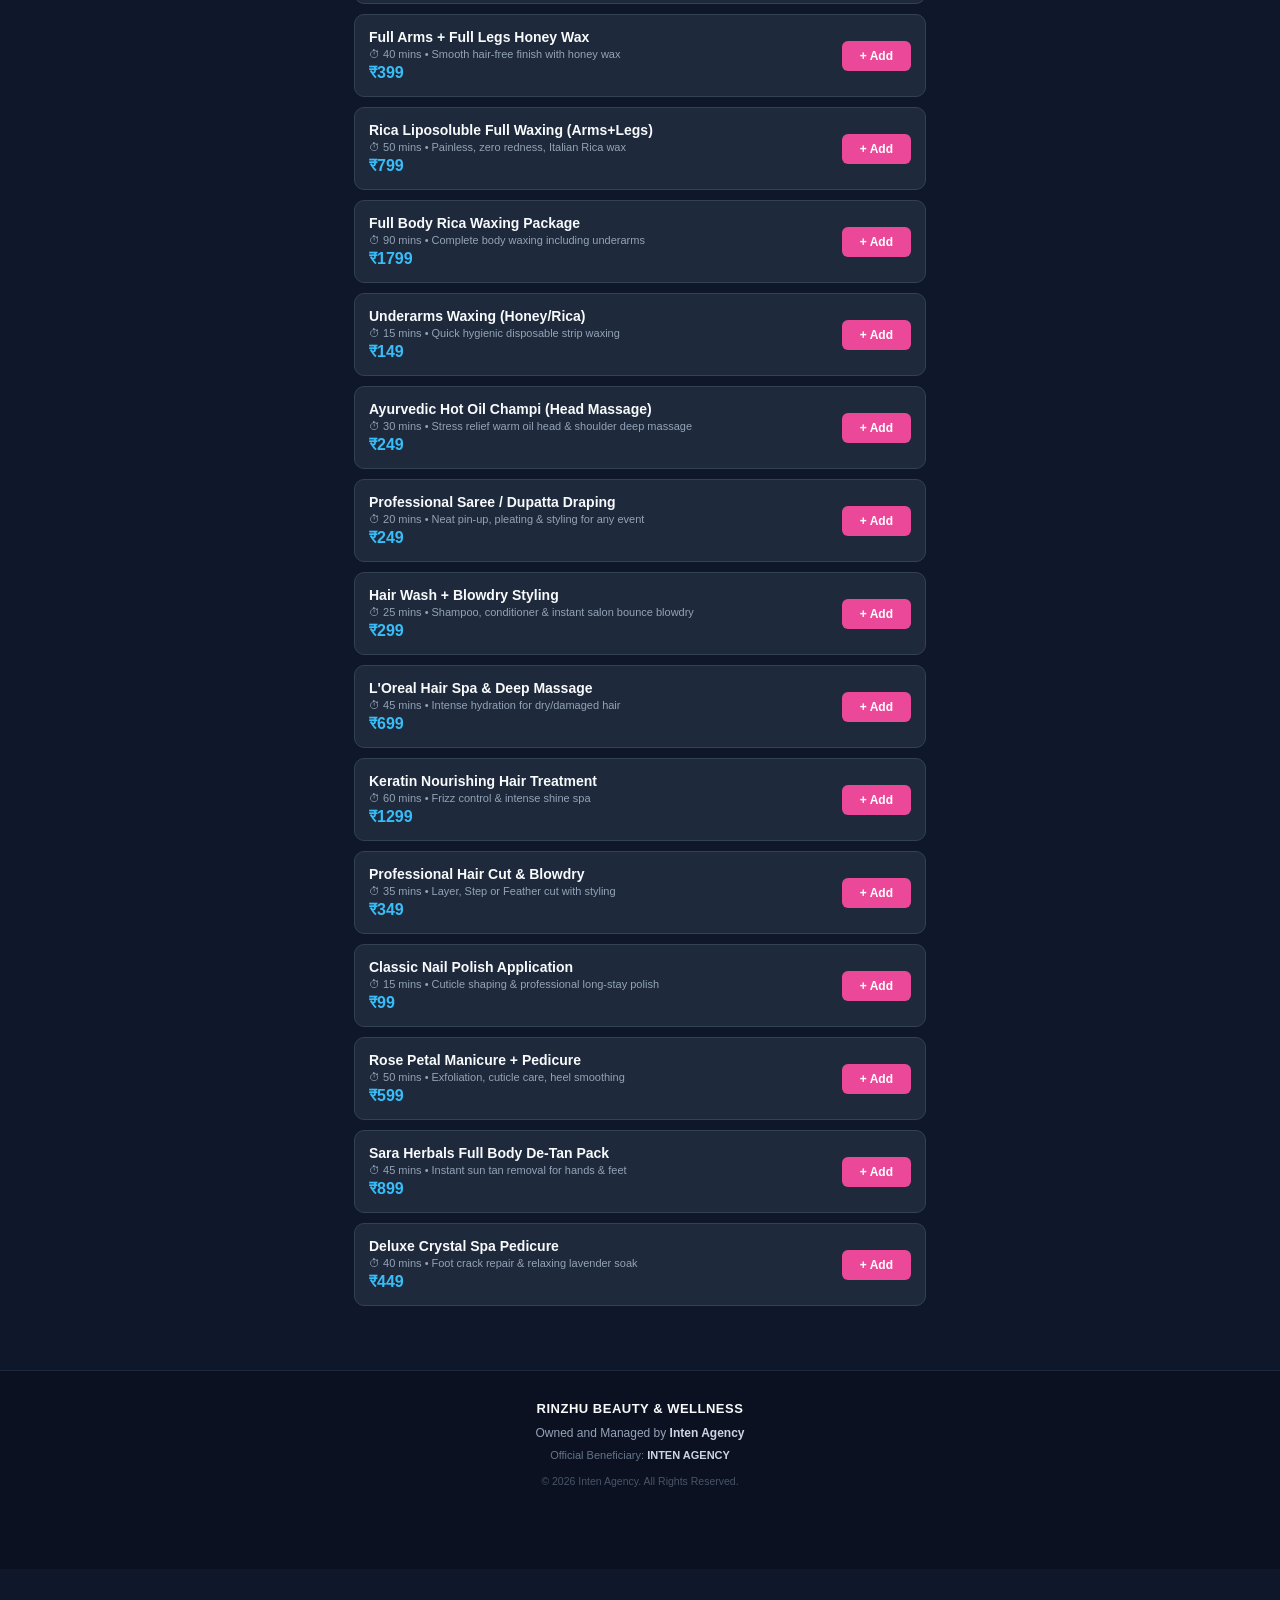
==== commit 619ae144: "Update index.html" ====
--- a/index.html
+++ b/index.html
@@ -327,20 +327,12 @@
 
   <header>
     <div class="brand-wrap">
-      <!-- सुंदर महिला/सैलून ब्यूटीशियन वाला नया SVG लोगो -->
+      <!-- Fixed Clean SVG Logo -->
       <svg width="40" height="40" viewBox="0 0 100 100" fill="none" xmlns="http://www.w3.org/2000/svg" style="flex-shrink:0;">
-        <defs>
-          <linearGradient id="girlGlow" x1="0%" y1="0%" x2="100%" y2="100%">
-            <stop offset="0%" stop-color="#f43f5e" />
-            <stop offset="100%" stop-color="#ec4899" />
-          </linearGradient>
-        </defs>
-        <circle cx="50" cy="50" r="46" fill="#111827" stroke="url(#girlGlow)" stroke-width="3.5"/>
-        <path d="M50 22 C35 22, 28 35, 28 50 C28 65, 36 78, 50 78 C64 78, 72 65, 72 50 C72 35, 65 22, 50 22 Z" fill="url(#girlGlow)" opacity="0.2"/>
-        <path d="M50 28 C40 28, 33 36, 33 48 C33 55, 36 62, 41 68 C43 62, 46 58, 50 58 C54 58, 57 62, 59 68 C64 62, 67 55, 67 48 C67 36, 60 28, 50 28 Z" fill="url(#girlGlow)"/>
-        <circle cx="50" cy="23" r="10" fill="#fbbf24"/>
-        <path d="M74 30 L76 35 L81 37 L76 39 L74 44 L72 39 L67 37 L72 35 Z" fill="#38bdf8"/>
-        <path d="M22 65 L23 68 L26 69 L23 70 L22 73 L21 70 L18 69 L21 68 Z" fill="#fbbf24"/>
+        <circle cx="50" cy="50" r="46" fill="#111827" stroke="#ec4899" stroke-width="3.5"/>
+        <path d="M50 25 C38 25, 32 36, 32 48 C32 60, 40 72, 50 72 C60 72, 68 60, 68 48 C68 36, 62 25, 50 25 Z" fill="#ec4899" opacity="0.2"/>
+        <path d="M50 30 C41 30, 35 37, 35 48 C35 54, 38 60, 42 65 C44 60, 47 57, 50 57 C53 57, 56 60, 58 65 C62 60, 65 54, 65 48 C65 37, 59 30, 50 30 Z" fill="#ec4899"/>
+        <circle cx="50" cy="24" r="10" fill="#fbbf24"/>
       </svg>
 
       <div style="display:flex; flex-direction:column; justify-content:center;">
@@ -835,7 +827,7 @@
       const phone = document.getElementById('cust-phone-input').value.trim();
       const address = document.getElementById('cust-address-input').value.trim();
       const gpsLink = document.getElementById('cust-gps-link').value;
-      const latVal = document.getElementById('cust-lat.value') || document.getElementById('cust-lat').value;
+      const latVal = document.getElementById('cust-lat').value;
       const lngVal = document.getElementById('cust-lng').value;
       
       const custLat = latVal !== "" ? parseFloat(latVal) : null;
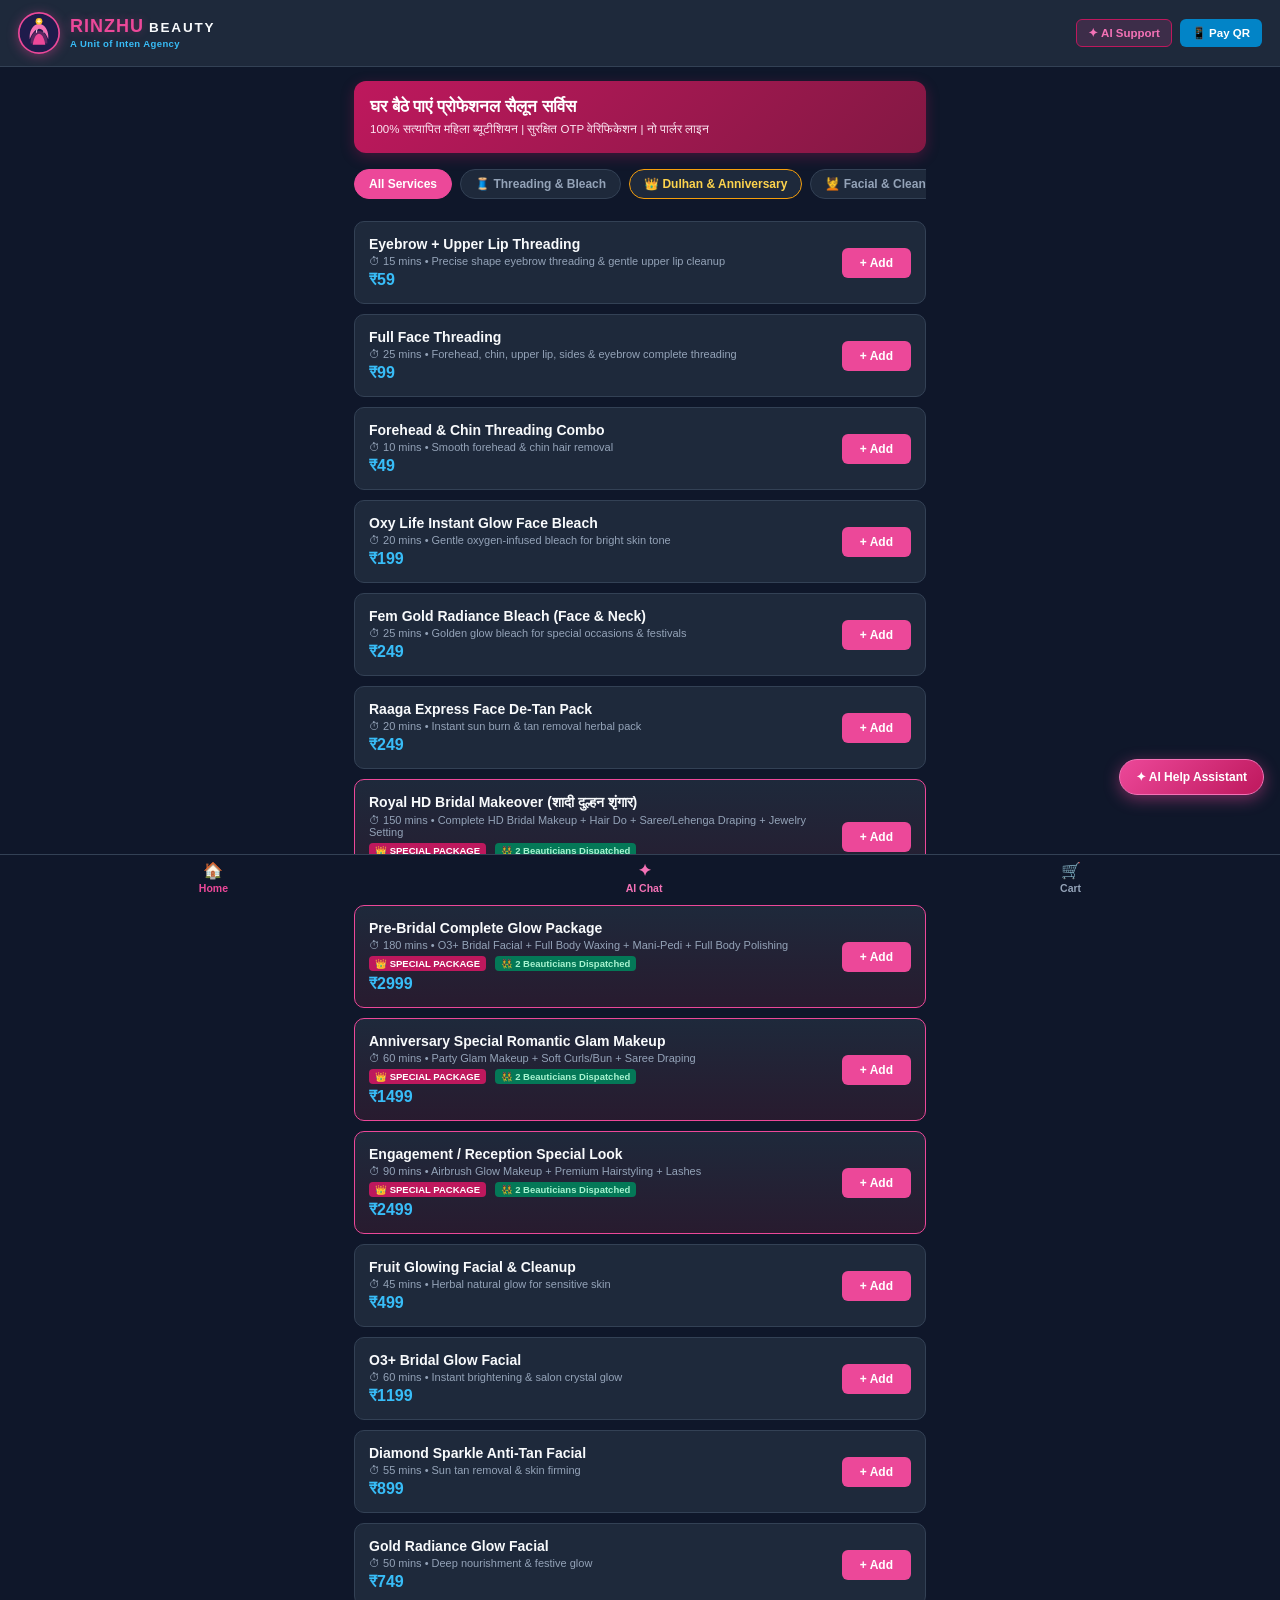
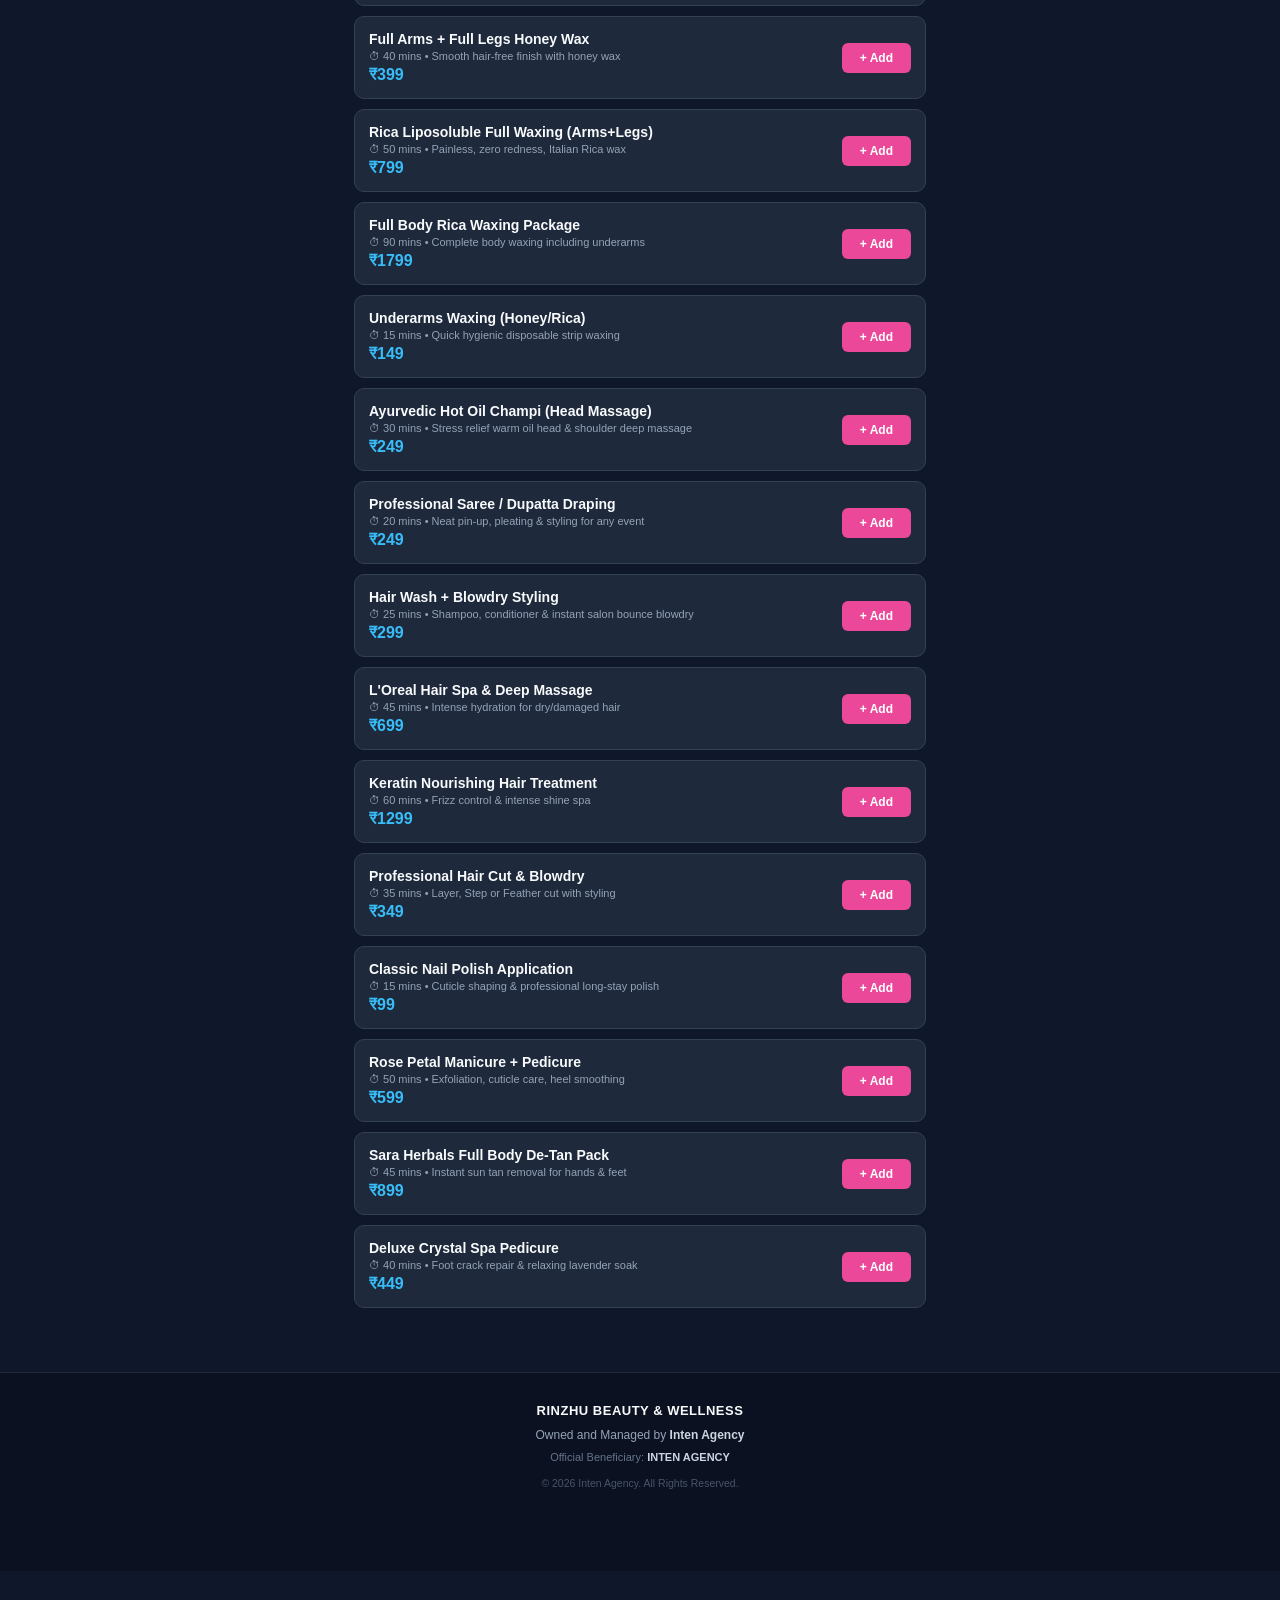
==== commit 568526ae: "Update index.html" ====
--- a/index.html
+++ b/index.html
@@ -327,12 +327,18 @@
 
   <header>
     <div class="brand-wrap">
-      <!-- Fixed Clean SVG Logo -->
-      <svg width="40" height="40" viewBox="0 0 100 100" fill="none" xmlns="http://www.w3.org/2000/svg" style="flex-shrink:0;">
-        <circle cx="50" cy="50" r="46" fill="#111827" stroke="#ec4899" stroke-width="3.5"/>
-        <path d="M50 25 C38 25, 32 36, 32 48 C32 60, 40 72, 50 72 C60 72, 68 60, 68 48 C68 36, 62 25, 50 25 Z" fill="#ec4899" opacity="0.2"/>
-        <path d="M50 30 C41 30, 35 37, 35 48 C35 54, 38 60, 42 65 C44 60, 47 57, 50 57 C53 57, 56 60, 58 65 C62 60, 65 54, 65 48 C65 37, 59 30, 50 30 Z" fill="#ec4899"/>
-        <circle cx="50" cy="24" r="10" fill="#fbbf24"/>
+      <!-- Premium Detailed Girl Salon Logo SVG -->
+      <svg width="42" height="42" viewBox="0 0 100 100" fill="none" xmlns="http://www.w3.org/2000/svg" style="flex-shrink:0; filter: drop-shadow(0 2px 6px rgba(236,72,153,0.4));">
+        <circle cx="50" cy="50" r="48" fill="#1e1b4b" stroke="#ec4899" stroke-width="4"/>
+        <!-- Elegant Hair & Face Silhouette -->
+        <path d="M30 75 C30 55, 38 45, 50 45 C62 45, 70 55, 70 75 Z" fill="#ec4899" opacity="0.3"/>
+        <path d="M35 78 C38 60, 44 52, 50 52 C56 52, 62 60, 65 78 Z" fill="#ec4899"/>
+        <!-- Face Profile / Jaw -->
+        <path d="M44 48 C44 41, 47 36, 53 36 C59 36, 62 41, 62 48" stroke="#fbcfe8" stroke-width="2.5" stroke-linecap="round" fill="none"/>
+        <!-- Stylish Hair Flow & Crown -->
+        <path d="M28 65 C26 45, 35 30, 50 28 C65 30, 74 45, 72 65 C68 55, 60 40, 50 40 C40 40, 32 55, 28 65 Z" fill="#f472b6"/>
+        <circle cx="50" cy="22" r="8" fill="#fbbf24"/>
+        <path d="M46 22 L54 22 M50 18 L50 26" stroke="#fff" stroke-width="2" stroke-linecap="round"/>
       </svg>
 
       <div style="display:flex; flex-direction:column; justify-content:center;">
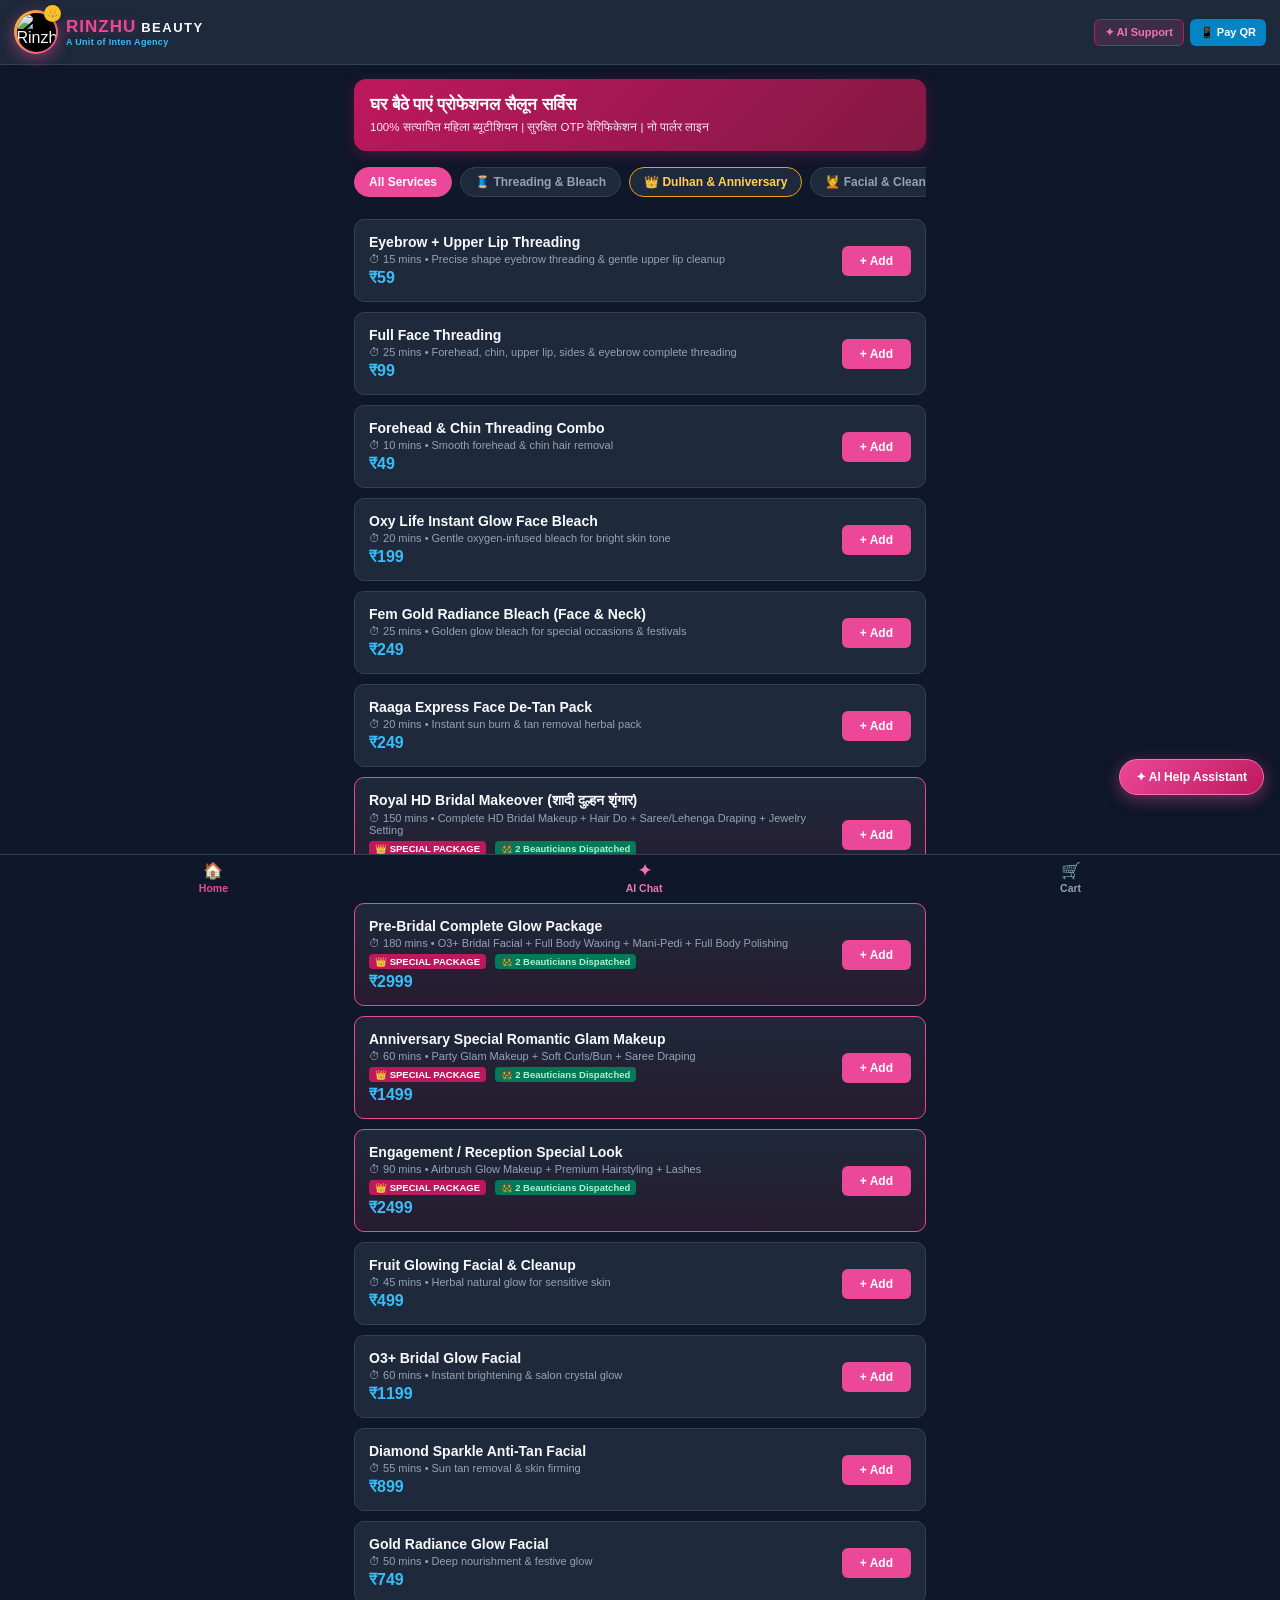
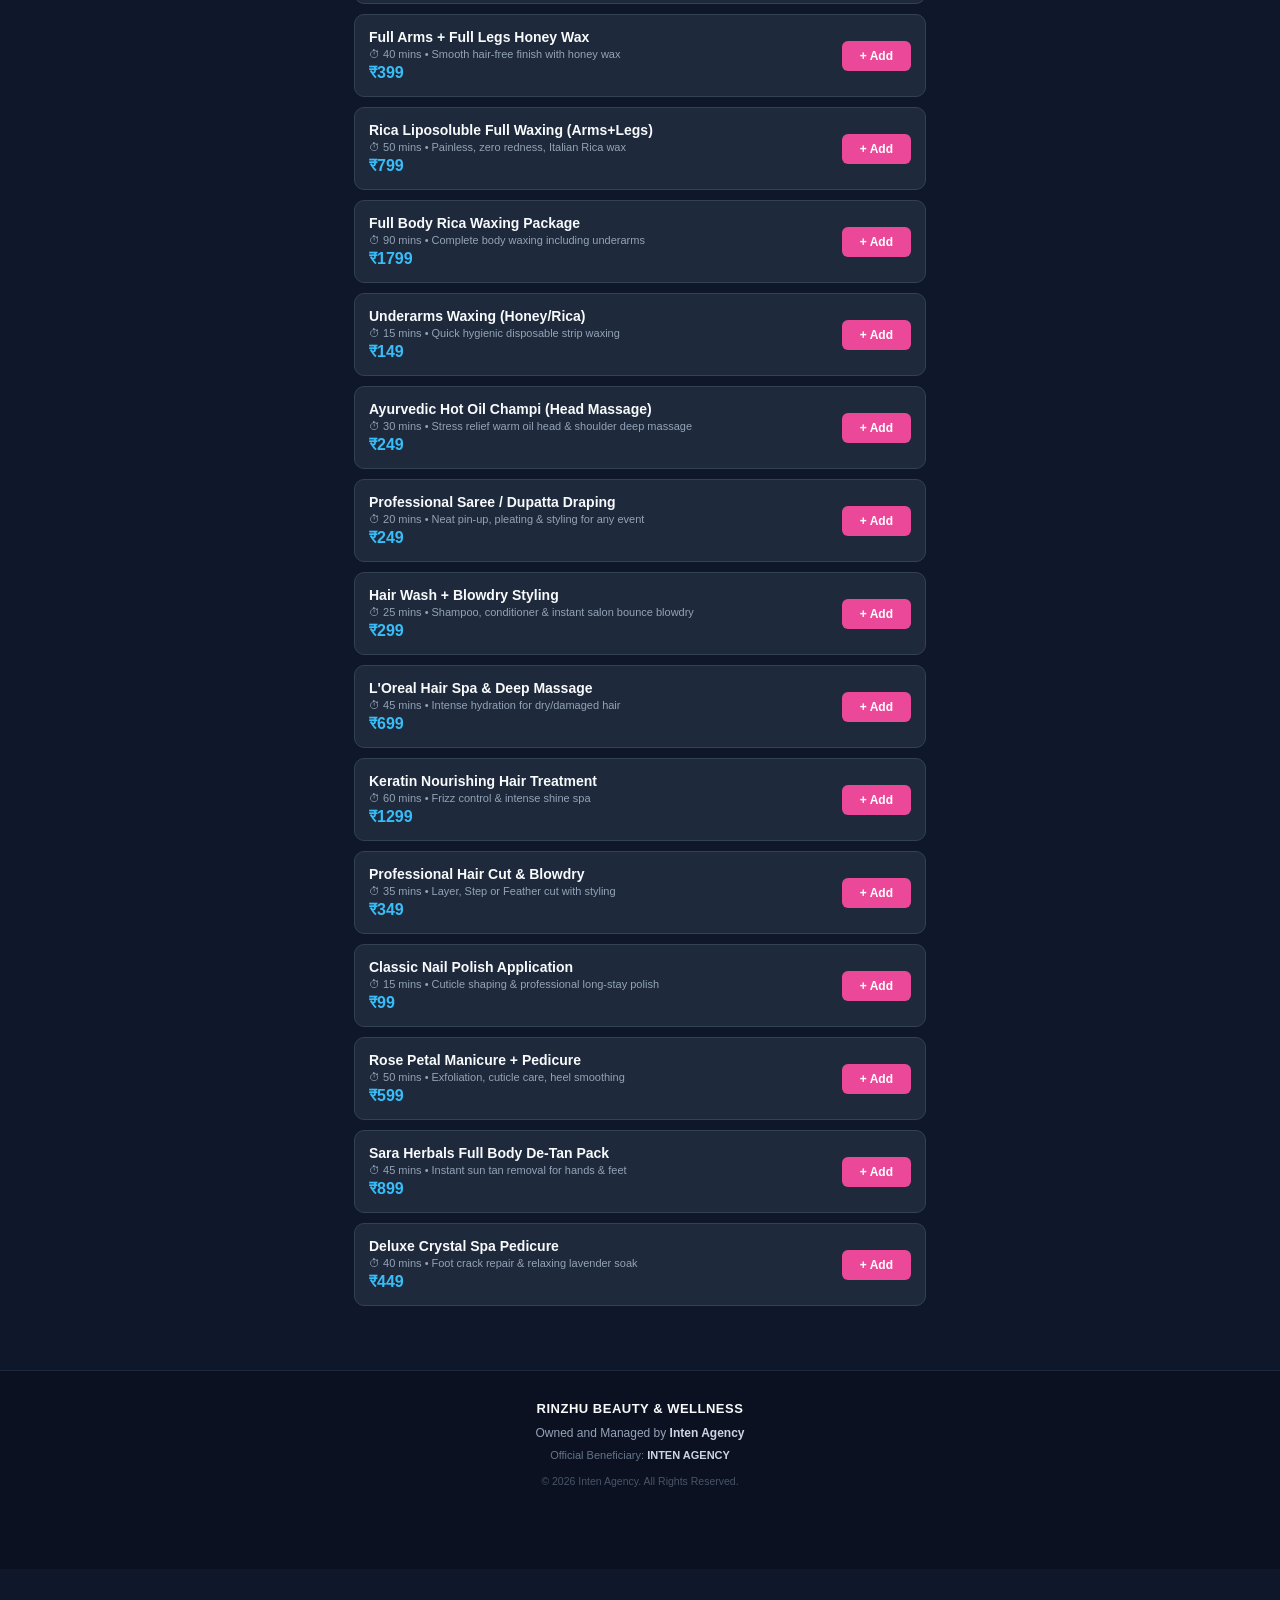
==== commit 2a4f90ed: "Update index.html" ====
--- a/index.html
+++ b/index.html
@@ -12,7 +12,7 @@
 
     header {
       background: #1e293b;
-      padding: 12px 18px;
+      padding: 10px 14px;
       position: sticky;
       top: 0;
       z-index: 100;
@@ -21,8 +21,48 @@
       align-items: center;
       border-bottom: 1px solid #334155;
     }
-    .brand-wrap { display: flex; align-items: center; gap: 10px; text-decoration: none; }
-    .header-right { display: flex; align-items: center; gap: 8px; }
+    .brand-wrap { display: flex; align-items: center; gap: 8px; text-decoration: none; }
+    .header-right { display: flex; align-items: center; gap: 6px; }
+
+    /* 3D Glossy Owner Avatar Style */
+    .owner-avatar-container {
+      position: relative;
+      width: 44px;
+      height: 44px;
+      border-radius: 50%;
+      padding: 2.5px;
+      background: linear-gradient(135deg, #fbbf24, #ec4899);
+      box-shadow: 0 4px 15px rgba(236, 72, 153, 0.5);
+      flex-shrink: 0;
+    }
+    .owner-avatar-inner {
+      width: 100%;
+      height: 100%;
+      border-radius: 50%;
+      overflow: hidden;
+      background: #000;
+    }
+    .owner-avatar-inner img {
+      width: 100%;
+      height: 100%;
+      object-fit: cover;
+    }
+    .owner-crown-badge {
+      position: absolute;
+      top: -5px;
+      right: -3px;
+      background: #fbbf24;
+      color: #0f172a;
+      font-size: 9px;
+      width: 17px;
+      height: 17px;
+      border-radius: 50%;
+      display: flex;
+      align-items: center;
+      justify-content: center;
+      font-weight: 900;
+      box-shadow: 0 2px 5px rgba(0,0,0,0.3);
+    }
 
     .user-pill {
       background: #064e3b;
@@ -38,9 +78,9 @@
       background: #0284c7;
       color: #fff;
       border: none;
-      padding: 7px 12px;
+      padding: 7px 10px;
       border-radius: 6px;
-      font-size: 11.5px;
+      font-size: 11px;
       font-weight: 700;
       cursor: pointer;
       display: flex;
@@ -53,14 +93,14 @@
       background: rgba(236, 72, 153, 0.15);
       color: #f472b6;
       border: 1px solid #be185d;
-      padding: 6px 11px;
+      padding: 6px 10px;
       border-radius: 6px;
-      font-size: 11.5px;
+      font-size: 11px;
       font-weight: 700;
       text-decoration: none;
       display: flex;
       align-items: center;
-      gap: 4px;
+      gap: 3px;
       white-space: nowrap;
       transition: all 0.2s;
     }
@@ -327,26 +367,20 @@
 
   <header>
     <div class="brand-wrap">
-      <!-- Premium Detailed Girl Salon Logo SVG -->
-      <svg width="42" height="42" viewBox="0 0 100 100" fill="none" xmlns="http://www.w3.org/2000/svg" style="flex-shrink:0; filter: drop-shadow(0 2px 6px rgba(236,72,153,0.4));">
-        <circle cx="50" cy="50" r="48" fill="#1e1b4b" stroke="#ec4899" stroke-width="4"/>
-        <!-- Elegant Hair & Face Silhouette -->
-        <path d="M30 75 C30 55, 38 45, 50 45 C62 45, 70 55, 70 75 Z" fill="#ec4899" opacity="0.3"/>
-        <path d="M35 78 C38 60, 44 52, 50 52 C56 52, 62 60, 65 78 Z" fill="#ec4899"/>
-        <!-- Face Profile / Jaw -->
-        <path d="M44 48 C44 41, 47 36, 53 36 C59 36, 62 41, 62 48" stroke="#fbcfe8" stroke-width="2.5" stroke-linecap="round" fill="none"/>
-        <!-- Stylish Hair Flow & Crown -->
-        <path d="M28 65 C26 45, 35 30, 50 28 C65 30, 74 45, 72 65 C68 55, 60 40, 50 40 C40 40, 32 55, 28 65 Z" fill="#f472b6"/>
-        <circle cx="50" cy="22" r="8" fill="#fbbf24"/>
-        <path d="M46 22 L54 22 M50 18 L50 26" stroke="#fff" stroke-width="2" stroke-linecap="round"/>
-      </svg>
+      <!-- 3D Glossy Face Avatar with Golden Crown -->
+      <div class="owner-avatar-container">
+        <div class="owner-avatar-inner">
+          <img src="1000008798.jpg" alt="Rinzhu Beauty Founder">
+        </div>
+        <div class="owner-crown-badge">👑</div>
+      </div>
 
       <div style="display:flex; flex-direction:column; justify-content:center;">
         <div style="display:flex; align-items:baseline; gap:5px; line-height:1;">
-          <span style="font-size:18px; font-weight:900; color:#ec4899; letter-spacing:1px; text-shadow:0 0 10px rgba(236,72,153,0.3);">RINZHU</span>
-          <span style="font-size:13.5px; font-weight:700; color:#f8fafc; letter-spacing:1.8px;">BEAUTY</span>
+          <span style="font-size:17px; font-weight:900; color:#ec4899; letter-spacing:1px; text-shadow:0 0 10px rgba(236,72,153,0.3);">RINZHU</span>
+          <span style="font-size:13px; font-weight:700; color:#f8fafc; letter-spacing:1.5px;">BEAUTY</span>
         </div>
-        <span style="font-size:9.5px; font-weight:600; color:#38bdf8; letter-spacing:0.4px; margin-top:3px;">
+        <span style="font-size:9px; font-weight:600; color:#38bdf8; letter-spacing:0.3px; margin-top:2px;">
           A Unit of Inten Agency
         </span>
       </div>
